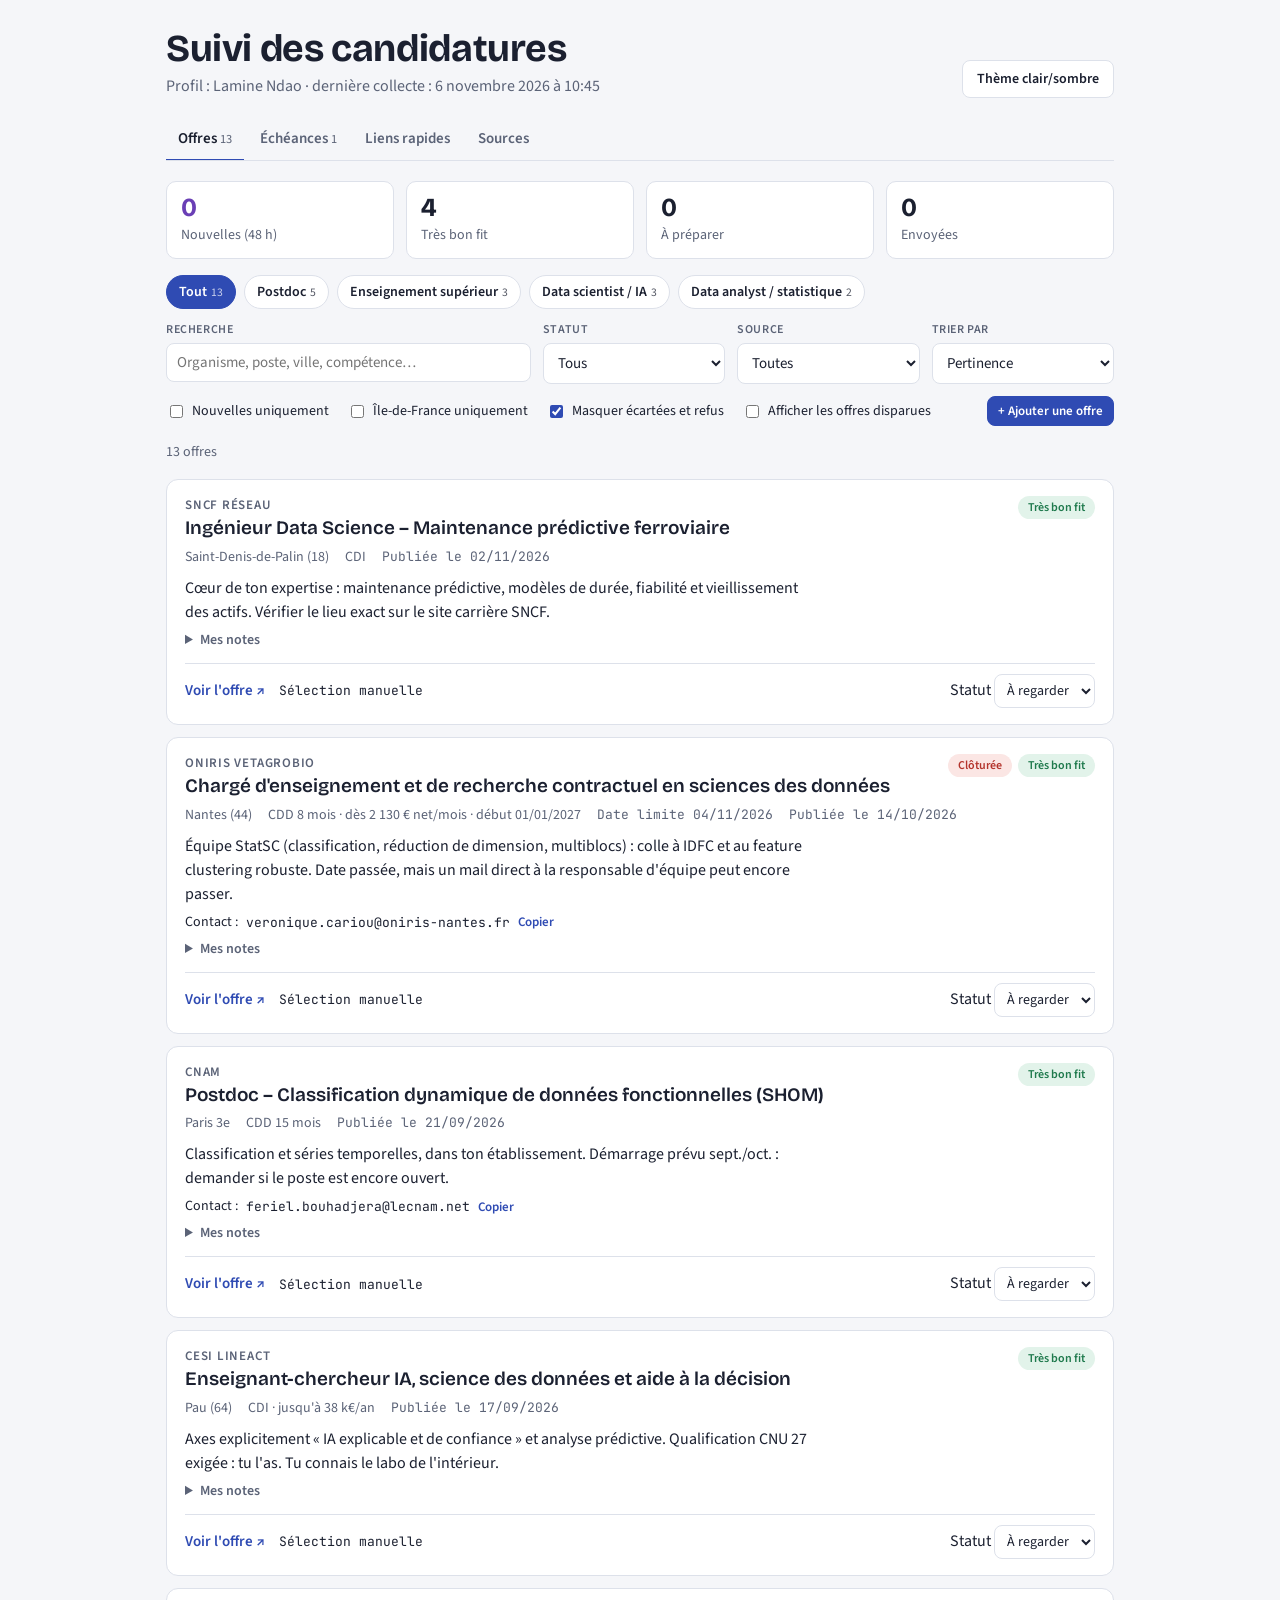
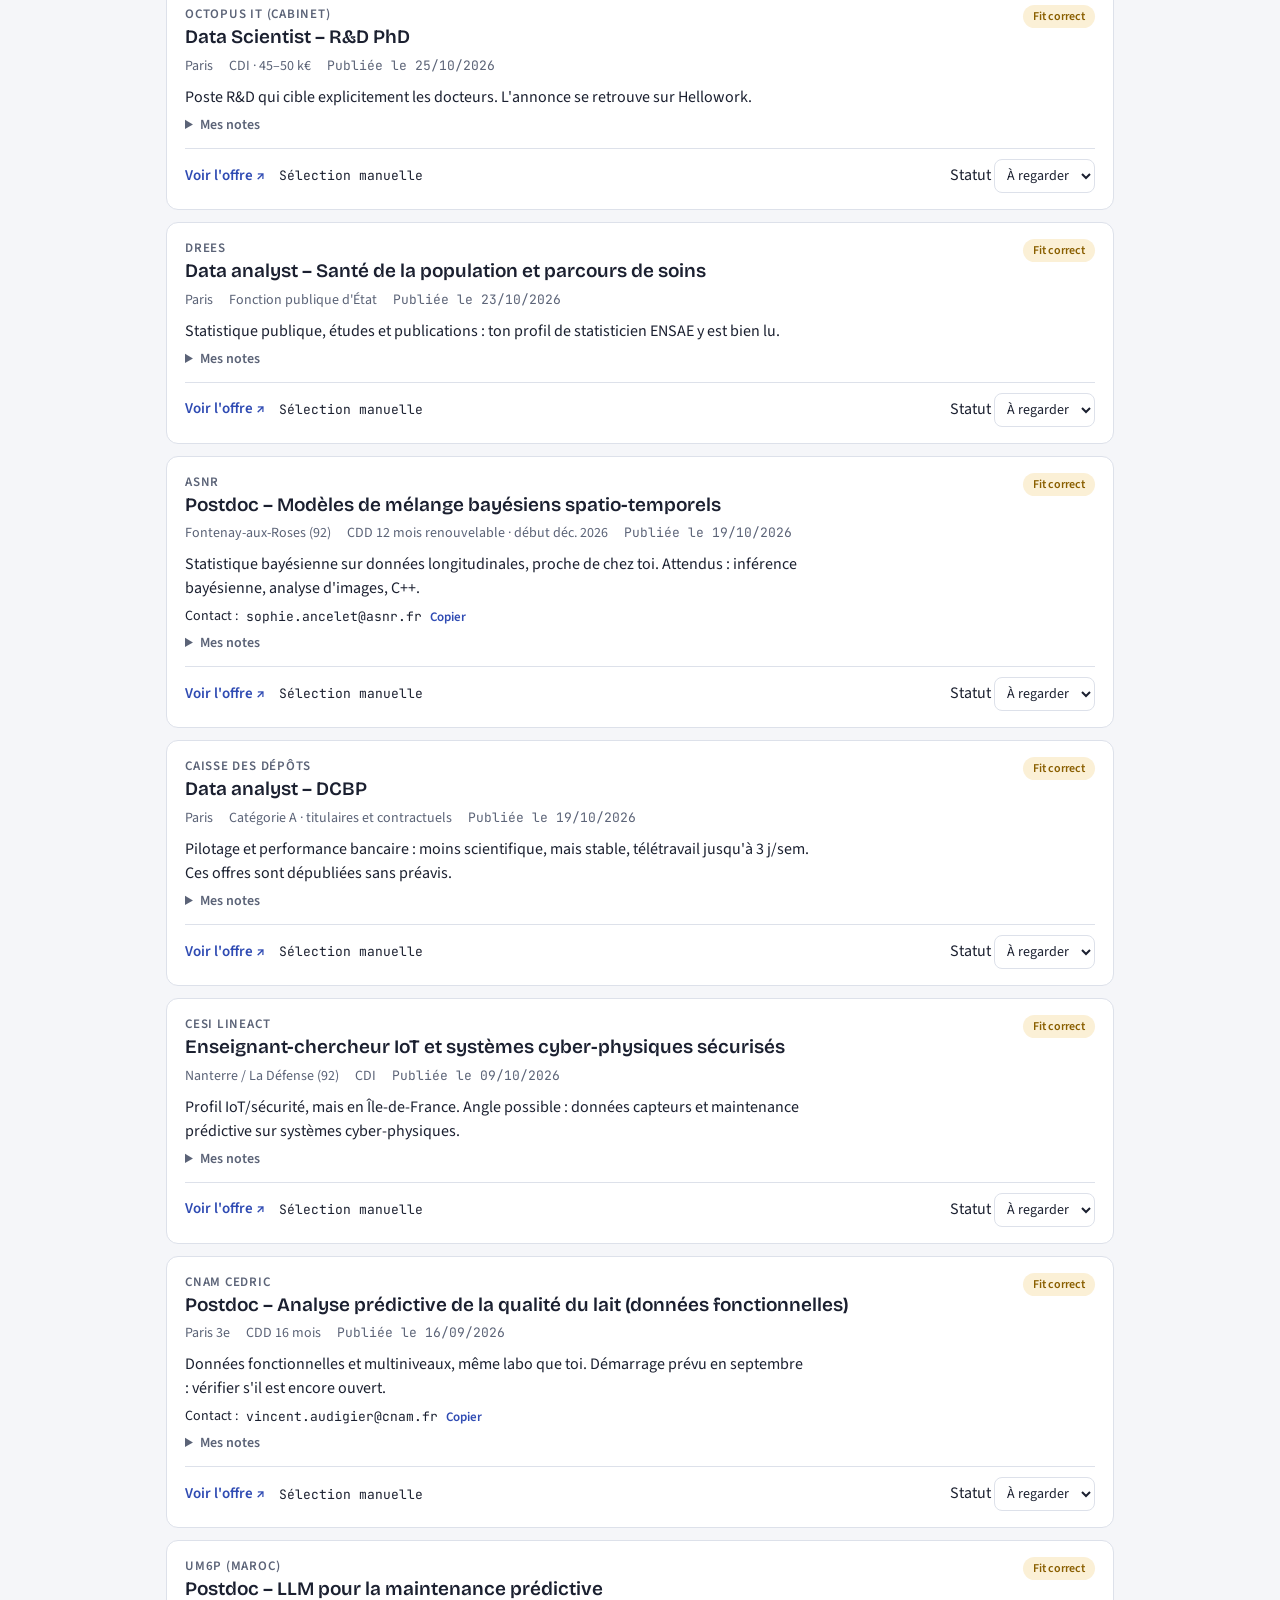
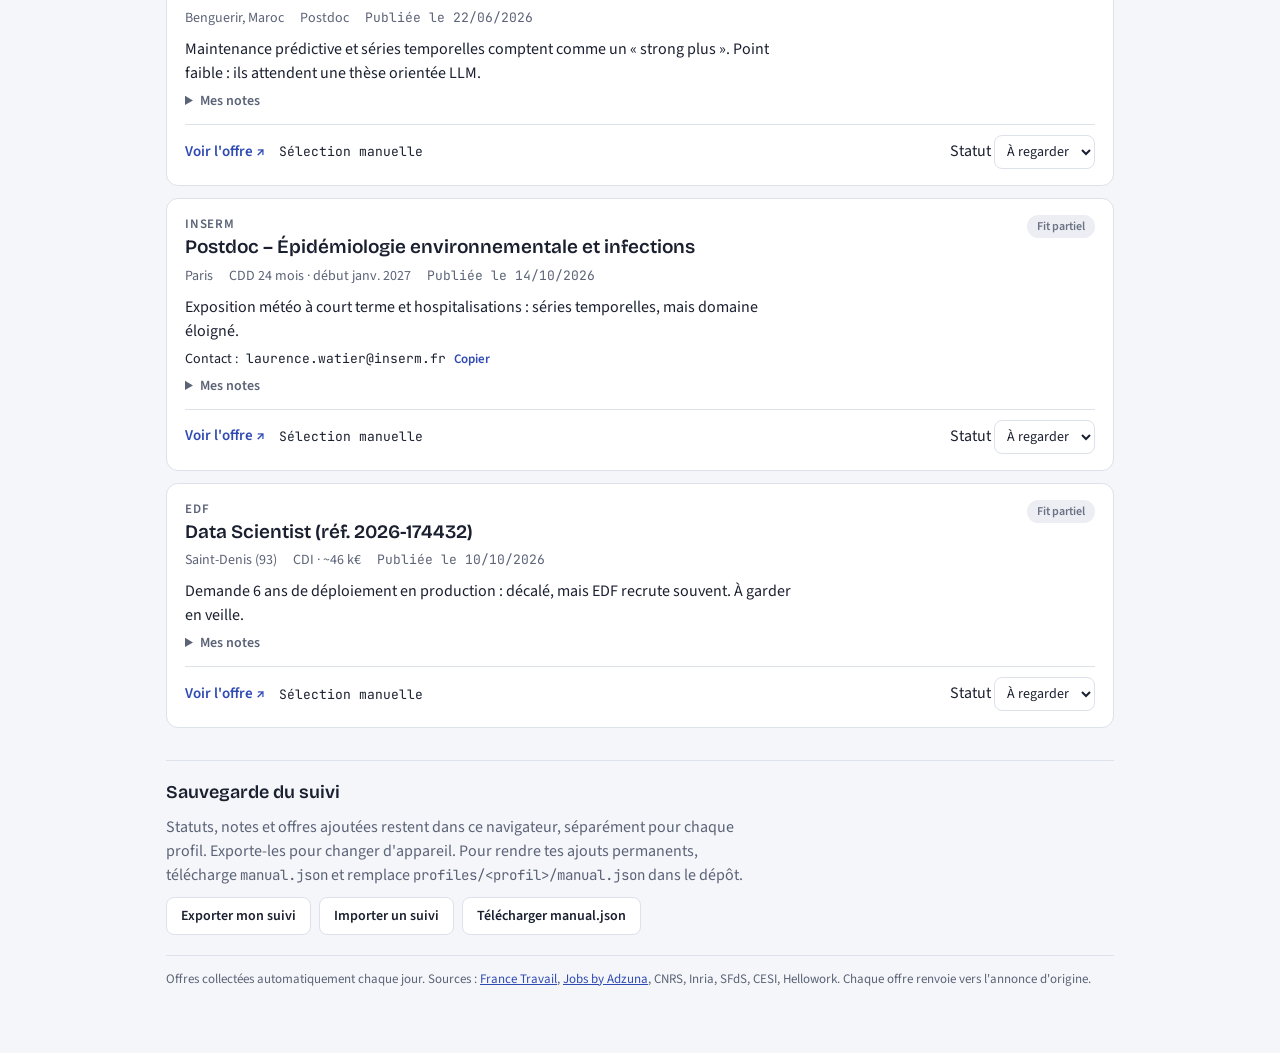
==== index.html @ e1b4e405 "Radar d'offres : collecteur multi-profils et nouvelle appli" ====
<!doctype html>
<html lang="fr">
<head>
  <meta charset="utf-8">
  <meta name="viewport" content="width=device-width, initial-scale=1">
  <title>Suivi des candidatures</title>
  <meta name="description" content="Radar d'offres d'emploi et suivi des candidatures, par profil.">
  <link rel="preconnect" href="https://fonts.googleapis.com">
  <link rel="stylesheet" href="https://fonts.googleapis.com/css2?family=Bricolage+Grotesque:opsz,wght@12..96,600;12..96,700&family=Source+Sans+3:wght@400;600&family=JetBrains+Mono:wght@500&display=swap">
  <link rel="stylesheet" href="styles.css">
</head>
<body>
  <div class="wrap">
    <header class="top">
      <div class="brand">
        <h1>Suivi des candidatures</h1>
        <p class="lede" id="updated">Chargement…</p>
      </div>
      <div class="actions">
        <label class="field inline" id="profile-wrap" hidden><span>Profil</span><select id="profile"></select></label>
        <button class="btn" id="btn-theme" type="button">Thème clair/sombre</button>
      </div>
    </header>

    <nav class="tabs" role="tablist" aria-label="Sections">
      <button role="tab" class="tab" id="tab-offres" data-tab="offres" aria-selected="true">Offres <small id="n-offres"></small></button>
      <button role="tab" class="tab" id="tab-echeances" data-tab="echeances" aria-selected="false">Échéances <small id="n-echeances"></small></button>
      <button role="tab" class="tab" id="tab-liens" data-tab="liens" aria-selected="false">Liens rapides</button>
      <button role="tab" class="tab" id="tab-sources" data-tab="sources" aria-selected="false">Sources <small id="n-sources"></small></button>
    </nav>

    <div id="error" class="error" hidden></div>

    <!-- OFFRES -->
    <section id="panel-offres" class="panel" role="tabpanel" aria-labelledby="tab-offres">
      <div class="stats" id="stats"></div>
      <div class="toolbar">
        <div class="chips" role="group" aria-label="Catégorie" id="chips"></div>
        <div class="controls">
          <label class="field grow"><span>Recherche</span><input type="search" id="q" placeholder="Organisme, poste, ville, compétence…"></label>
          <label class="field"><span>Statut</span><select id="f-status"></select></label>
          <label class="field"><span>Source</span><select id="f-source"></select></label>
          <label class="field"><span>Trier par</span>
            <select id="sort">
              <option value="score">Pertinence</option>
              <option value="recent">Plus récentes</option>
              <option value="deadline">Date limite</option>
            </select>
          </label>
        </div>
        <div class="toggles">
          <label><input type="checkbox" id="f-new"> Nouvelles uniquement</label>
          <label><input type="checkbox" id="f-idf"> Île-de-France uniquement</label>
          <label><input type="checkbox" id="f-hide" checked> Masquer écartées et refus</label>
          <label><input type="checkbox" id="f-gone"> Afficher les offres disparues</label>
          <button class="btn small primary" id="btn-add" type="button">+ Ajouter une offre</button>
        </div>
      </div>
      <p class="count" id="count" aria-live="polite"></p>
      <div class="list" id="list"></div>
      <div class="more-wrap"><button class="btn" id="btn-more" type="button" hidden>Afficher plus</button></div>

      <section class="data-tools">
        <h2>Sauvegarde du suivi</h2>
        <p>Statuts, notes et offres ajoutées restent dans ce navigateur, séparément pour chaque profil. Exporte-les pour changer d'appareil. Pour rendre tes ajouts permanents, télécharge <code>manual.json</code> et remplace <code>profiles/&lt;profil&gt;/manual.json</code> dans le dépôt.</p>
        <div class="row">
          <button class="btn" id="btn-export" type="button">Exporter mon suivi</button>
          <label class="btn" for="file-import">Importer un suivi</label>
          <input type="file" id="file-import" accept="application/json" hidden>
          <button class="btn" id="btn-manual" type="button">Télécharger manual.json</button>
        </div>
      </section>
    </section>

    <!-- ÉCHÉANCES -->
    <section id="panel-echeances" class="panel" role="tabpanel" aria-labelledby="tab-echeances" hidden>
      <p class="intro">Concours et campagnes à date fixe. À modifier dans la rubrique <code>echeances</code> du fichier de profil.</p>
      <ol class="timeline" id="echeances"></ol>
    </section>

    <!-- LIENS -->
    <section id="panel-liens" class="panel" role="tabpanel" aria-labelledby="tab-liens" hidden>
      <p class="intro">Sites que le radar ne peut pas lire automatiquement : à consulter à la main ou via leurs alertes e-mail.</p>
      <div class="link-groups" id="liens"></div>
    </section>

    <!-- SOURCES -->
    <section id="panel-sources" class="panel" role="tabpanel" aria-labelledby="tab-sources" hidden>
      <p class="intro" id="sources-intro"></p>
      <div class="table-wrap"><table class="sources" id="sources"></table></div>
    </section>

    <footer class="foot-note">
      Offres collectées automatiquement chaque jour. Sources : <a href="https://www.francetravail.fr" target="_blank" rel="noopener">France Travail</a>,
      <a href="https://www.adzuna.fr" target="_blank" rel="noopener">Jobs by Adzuna</a>, CNRS, Inria, SFdS, CESI, Hellowork.
      Chaque offre renvoie vers l'annonce d'origine.
    </footer>
  </div>

  <dialog id="dlg">
    <form id="form">
      <h2>Nouvelle offre</h2>
      <div class="grid">
        <label class="field full"><span>Intitulé du poste *</span><input id="i-title" required></label>
        <label class="field"><span>Organisme *</span><input id="i-org" required></label>
        <label class="field"><span>Lieu</span><input id="i-location"></label>
        <label class="field"><span>Catégorie</span><select id="i-category"></select></label>
        <label class="field"><span>Pertinence</span>
          <select id="i-fit"><option value="hi">Très bon fit</option><option value="mid" selected>Fit correct</option><option value="lo">Fit partiel</option></select>
        </label>
        <label class="field"><span>Contrat</span><input id="i-contract" placeholder="CDI, CDD 24 mois…"></label>
        <label class="field"><span>Date limite</span><input type="date" id="i-deadline"></label>
        <label class="field full"><span>Lien de l'offre</span><input type="url" id="i-url" placeholder="https://…"></label>
        <label class="field full"><span>Contact</span><input id="i-contact" placeholder="nom@exemple.fr"></label>
        <label class="field full"><span>Pourquoi ça colle</span><textarea id="i-why" rows="3"></textarea></label>
      </div>
      <div class="row end">
        <button class="btn" type="button" id="btn-cancel">Annuler</button>
        <button class="btn primary" type="submit">Enregistrer</button>
      </div>
    </form>
  </dialog>

  <div class="toast" id="toast" role="status" hidden></div>
  <script src="app.js"></script>
</body>
</html>
---- styles.css ----
/* Radar d'offres : onglets, filtres en tête, fiches triées par pertinence */
:root {
  --bg: #f5f6f9; --surface: #ffffff; --fg: #1b2030; --muted: #5b6377; --line: #dde1ea;
  --accent: #2f4bb3; --accent-fg: #ffffff; --accent-soft: #e6ebfa;
  --hi: #1f7a4d; --hi-soft: #e2f3ea; --mid: #8a5f00; --mid-soft: #fbf0d6; --lo: #6b7285; --lo-soft: #eceef3;
  --warn: #b4342c; --warn-soft: #fbe6e4; --new: #6a3fb5; --new-soft: #efe8fb;
  --f-display: "Bricolage Grotesque", ui-sans-serif, system-ui, sans-serif;
  --f-body: "Source Sans 3", ui-sans-serif, system-ui, sans-serif;
  --f-mono: "JetBrains Mono", ui-monospace, Menlo, monospace;
  color-scheme: light;
}
@media (prefers-color-scheme: dark) {
  :root:not([data-theme="light"]) {
    --bg: #12151d; --surface: #1a1e29; --fg: #e7e9ef; --muted: #9aa2b5; --line: #2c3242;
    --accent: #8ea4ff; --accent-fg: #10142a; --accent-soft: #232c4a;
    --hi: #6fd3a0; --hi-soft: #173326; --mid: #f0c35a; --mid-soft: #3a2f12; --lo: #a3aabb; --lo-soft: #262b38;
    --warn: #ff8f86; --warn-soft: #3d1d1b; --new: #c9a8ff; --new-soft: #2e2346; color-scheme: dark;
  }
}
:root[data-theme="dark"] {
  --bg: #12151d; --surface: #1a1e29; --fg: #e7e9ef; --muted: #9aa2b5; --line: #2c3242;
  --accent: #8ea4ff; --accent-fg: #10142a; --accent-soft: #232c4a;
  --hi: #6fd3a0; --hi-soft: #173326; --mid: #f0c35a; --mid-soft: #3a2f12; --lo: #a3aabb; --lo-soft: #262b38;
  --warn: #ff8f86; --warn-soft: #3d1d1b; --new: #c9a8ff; --new-soft: #2e2346; color-scheme: dark;
}

* { box-sizing: border-box; }
[hidden] { display: none !important; }
body { margin: 0; background: var(--bg); color: var(--fg); font: 16px/1.5 var(--f-body); }
.wrap {
  max-width: 980px; margin: 0 auto; padding-block: 28px 64px;
  padding-left: max(16px, env(safe-area-inset-left, 0px)); padding-right: max(16px, env(safe-area-inset-right, 0px));
  display: flex; flex-direction: column; gap: 20px;
}
h1 { font: 700 clamp(28px, 5vw, 38px)/1.1 var(--f-display); margin: 0; letter-spacing: -.01em; text-wrap: balance; }
h2 { font: 600 18px/1.3 var(--f-display); margin: 0; }
.lede, .intro { color: var(--muted); margin: 4px 0 0; }
code { font-family: var(--f-mono); font-size: .88em; }
a { color: var(--accent); }

.top { display: flex; flex-wrap: wrap; justify-content: space-between; align-items: flex-end; gap: 16px; }
.actions, .row { display: flex; flex-wrap: wrap; gap: 8px; align-items: flex-end; }
.row.end { justify-content: flex-end; }

.btn {
  font: 600 14px var(--f-body); border: 1px solid var(--line); background: var(--surface); color: var(--fg);
  padding: 8px 14px; border-radius: 8px; cursor: pointer; display: inline-flex; align-items: center; gap: 6px;
}
.btn:hover { border-color: var(--accent); }
.btn.primary { background: var(--accent); border-color: var(--accent); color: var(--accent-fg); }
.btn.small { padding: 5px 10px; font-size: 13px; }
.btn.danger { color: var(--warn); }
:focus-visible { outline: 2px solid var(--accent); outline-offset: 2px; }

.tabs { display: flex; gap: 4px; border-bottom: 1px solid var(--line); overflow-x: auto; }
.tab {
  font: 600 15px var(--f-body); background: none; border: 0; border-bottom: 2px solid transparent; color: var(--muted);
  padding: 10px 12px; cursor: pointer; white-space: nowrap; margin-bottom: -1px;
}
.tab[aria-selected="true"] { color: var(--fg); border-bottom-color: var(--accent); }
.tab small { font-weight: 400; color: var(--muted); }
.panel { display: flex; flex-direction: column; gap: 16px; }
.error { background: var(--warn-soft); color: var(--fg); border-radius: 10px; padding: 12px 14px; }

.stats { display: grid; grid-template-columns: repeat(4, 1fr); gap: 12px; }
.stat { background: var(--surface); border: 1px solid var(--line); border-radius: 10px; padding: 12px 14px; }
.stat b { display: block; font: 700 26px/1.1 var(--f-display); font-variant-numeric: tabular-nums; }
.stat span { color: var(--muted); font-size: 14px; }
.stat.new b { color: var(--new); }

.toolbar { display: flex; flex-direction: column; gap: 12px; }
.chips { display: flex; flex-wrap: wrap; gap: 8px; }
.chip {
  font: 600 14px var(--f-body); border: 1px solid var(--line); background: var(--surface); color: var(--fg);
  padding: 6px 12px; border-radius: 999px; cursor: pointer;
}
.chip[aria-pressed="true"] { background: var(--accent); border-color: var(--accent); color: var(--accent-fg); }
.chip small { opacity: .75; font-weight: 400; margin-left: 4px; font-variant-numeric: tabular-nums; }
.controls { display: grid; grid-template-columns: 2fr 1fr 1fr 1fr; gap: 12px; }
.toggles { display: flex; flex-wrap: wrap; gap: 8px 18px; align-items: center; font-size: 14px; }
.toggles label { display: inline-flex; gap: 6px; align-items: center; cursor: pointer; }
.toggles .btn { margin-left: auto; }

.field { display: flex; flex-direction: column; gap: 4px; min-width: 0; }
.field.inline { flex-direction: row; align-items: center; gap: 8px; }
.field > span { font-size: 12px; font-weight: 600; text-transform: uppercase; letter-spacing: .05em; color: var(--muted); }
input, select, textarea {
  font: 15px var(--f-body); background: var(--surface); color: var(--fg); border: 1px solid var(--line);
  border-radius: 8px; padding: 8px 10px; width: 100%;
}
input[type="checkbox"] { width: auto; accent-color: var(--accent); }
textarea { resize: vertical; }
.count { color: var(--muted); font-size: 14px; margin: 0; }

.list { display: flex; flex-direction: column; gap: 12px; }
.more-wrap { display: flex; justify-content: center; }
.empty { text-align: center; color: var(--muted); padding: 40px 16px; border: 1px dashed var(--line); border-radius: 12px; }

.job {
  background: var(--surface); border: 1px solid var(--line); border-radius: 12px; padding: 16px 18px;
  display: grid; grid-template-columns: 1fr auto; gap: 6px 16px;
}
.job.dim { opacity: .6; }
.head { min-width: 0; display: flex; flex-direction: column; gap: 2px; }
.org { font: 600 13px var(--f-body); text-transform: uppercase; letter-spacing: .06em; color: var(--muted); overflow-wrap: anywhere; }
.title { font: 600 19px/1.3 var(--f-display); margin: 0; overflow-wrap: anywhere; }
.badges { display: flex; flex-wrap: wrap; gap: 6px; justify-content: flex-end; align-items: flex-start; }
.pill { font: 600 12px var(--f-body); padding: 3px 10px; border-radius: 999px; white-space: nowrap; }
.pill.hi { background: var(--hi-soft); color: var(--hi); }
.pill.mid { background: var(--mid-soft); color: var(--mid); }
.pill.lo { background: var(--lo-soft); color: var(--lo); }
.pill.warn { background: var(--warn-soft); color: var(--warn); }
.pill.new { background: var(--new-soft); color: var(--new); }
.pill.mine { background: var(--accent-soft); color: var(--accent); }
.score { font-family: var(--f-mono); font-variant-numeric: tabular-nums; }
.meta { grid-column: 1 / -1; display: flex; flex-wrap: wrap; gap: 2px 16px; color: var(--muted); font-size: 14px; }
.mono { font-family: var(--f-mono); font-size: 13px; }
.why { grid-column: 1 / -1; margin: 2px 0 0; max-width: 78ch; }
.reasons { grid-column: 1 / -1; display: flex; flex-wrap: wrap; gap: 6px; align-items: center; font-size: 13px; color: var(--muted); }
.tag { background: var(--accent-soft); color: var(--accent); border-radius: 6px; padding: 1px 8px; font-weight: 600; }
.contact { grid-column: 1 / -1; font-size: 14px; display: flex; align-items: center; gap: 8px; flex-wrap: wrap; }
.contact .mono { user-select: all; }
.link-btn { background: none; border: 0; color: var(--accent); font: 600 13px var(--f-body); cursor: pointer; padding: 0; }
details.more { grid-column: 1 / -1; }
details.more summary { cursor: pointer; color: var(--muted); font-size: 14px; font-weight: 600; }
details.more p { margin: 8px 0 0; font-size: 14px; color: var(--muted); max-width: 78ch; }
details.more textarea { margin-top: 8px; }
.foot {
  grid-column: 1 / -1; display: flex; flex-wrap: wrap; align-items: center; justify-content: space-between; gap: 10px;
  margin-top: 6px; padding-top: 10px; border-top: 1px solid var(--line);
}
.foot .links { display: flex; flex-wrap: wrap; gap: 4px 14px; align-items: center; font-size: 14px; }
.foot a.main { font-weight: 600; text-decoration: none; font-size: 15px; }
.foot a:hover { text-decoration: underline; }
.foot .right { display: flex; flex-wrap: wrap; align-items: center; gap: 8px; }
.foot select { width: auto; padding: 5px 8px; font-size: 14px; }

.timeline { list-style: none; margin: 0; padding: 0; display: flex; flex-direction: column; gap: 12px; }
.timeline li {
  background: var(--surface); border: 1px solid var(--line); border-radius: 12px; padding: 14px 18px;
  display: grid; grid-template-columns: 120px 1fr; gap: 4px 18px;
}
.timeline .when { font: 700 15px/1.3 var(--f-display); font-variant-numeric: tabular-nums; }
.timeline .when small { display: block; font: 600 12px var(--f-body); color: var(--muted); }
.timeline .when.soon { color: var(--warn); }
.timeline h3 { margin: 0; font: 600 17px/1.3 var(--f-display); }
.timeline p { margin: 2px 0 0; color: var(--muted); font-size: 14px; }
.timeline li.past { opacity: .55; }

.link-groups { display: grid; grid-template-columns: repeat(2, 1fr); gap: 16px; }
.link-group { background: var(--surface); border: 1px solid var(--line); border-radius: 12px; padding: 14px 18px; min-width: 0; }
.link-group ul { margin: 10px 0 0; padding: 0; list-style: none; display: flex; flex-direction: column; gap: 6px; }
.link-group a { text-decoration: none; font-weight: 600; }
.link-group a:hover { text-decoration: underline; }

.table-wrap { overflow-x: auto; border: 1px solid var(--line); border-radius: 12px; background: var(--surface); }
table.sources { border-collapse: collapse; width: 100%; font-size: 14px; }
table.sources th, table.sources td { text-align: left; padding: 10px 14px; border-bottom: 1px solid var(--line); vertical-align: top; }
table.sources th { font-size: 12px; text-transform: uppercase; letter-spacing: .05em; color: var(--muted); }
table.sources tr:last-child td { border-bottom: 0; }
table.sources td.num { font-variant-numeric: tabular-nums; text-align: right; }
table.sources ul { margin: 4px 0 0; padding-left: 18px; color: var(--muted); }

.data-tools { border-top: 1px solid var(--line); padding-top: 20px; display: flex; flex-direction: column; gap: 10px; color: var(--muted); }
.data-tools h2 { color: var(--fg); }
.data-tools p { margin: 0; max-width: 75ch; }
.foot-note { color: var(--muted); font-size: 13px; border-top: 1px solid var(--line); padding-top: 14px; }

dialog {
  border: 1px solid var(--line); border-radius: 14px; background: var(--surface); color: var(--fg);
  width: min(620px, calc(100vw - 32px)); padding: 20px; max-height: calc(100vh - 32px);
}
dialog::backdrop { background: rgb(10 12 20 / .45); }
dialog form { display: flex; flex-direction: column; gap: 16px; }
.grid { display: grid; grid-template-columns: 1fr 1fr; gap: 12px; }
.grid .full { grid-column: 1 / -1; }

.toast {
  position: fixed; left: 50%; transform: translateX(-50%); bottom: calc(20px + env(safe-area-inset-bottom, 0px));
  background: var(--fg); color: var(--bg); padding: 10px 16px; border-radius: 8px; font-weight: 600; font-size: 14px; z-index: 10;
}

@media (max-width: 720px) {
  .stats { grid-template-columns: repeat(2, 1fr); }
  .controls { grid-template-columns: 1fr 1fr; }
  .controls .grow { grid-column: 1 / -1; }
  .job { grid-template-columns: 1fr; }
  .badges { justify-content: flex-start; }
  .grid, .link-groups { grid-template-columns: 1fr; }
  .timeline li { grid-template-columns: 1fr; }
  .toggles .btn { margin-left: 0; }
}
@media (prefers-reduced-motion: reduce) { * { transition: none !important; } }
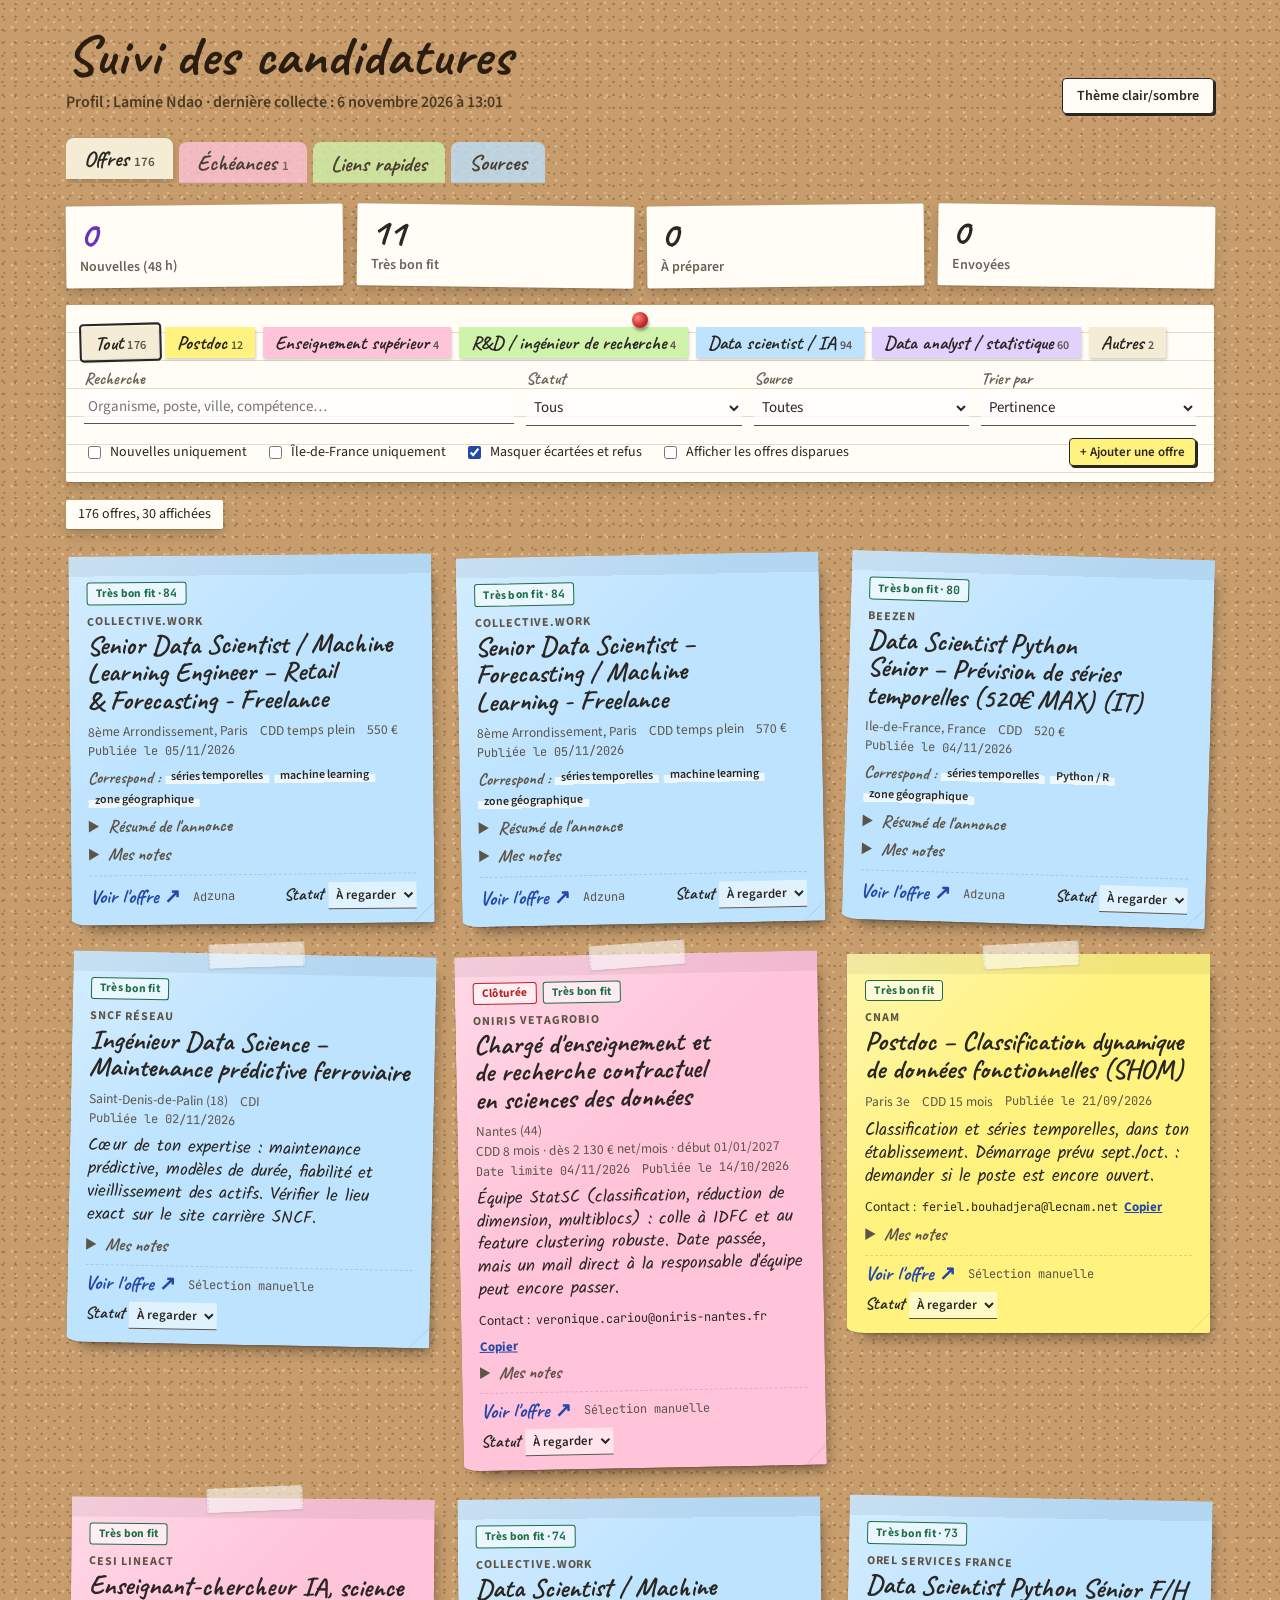
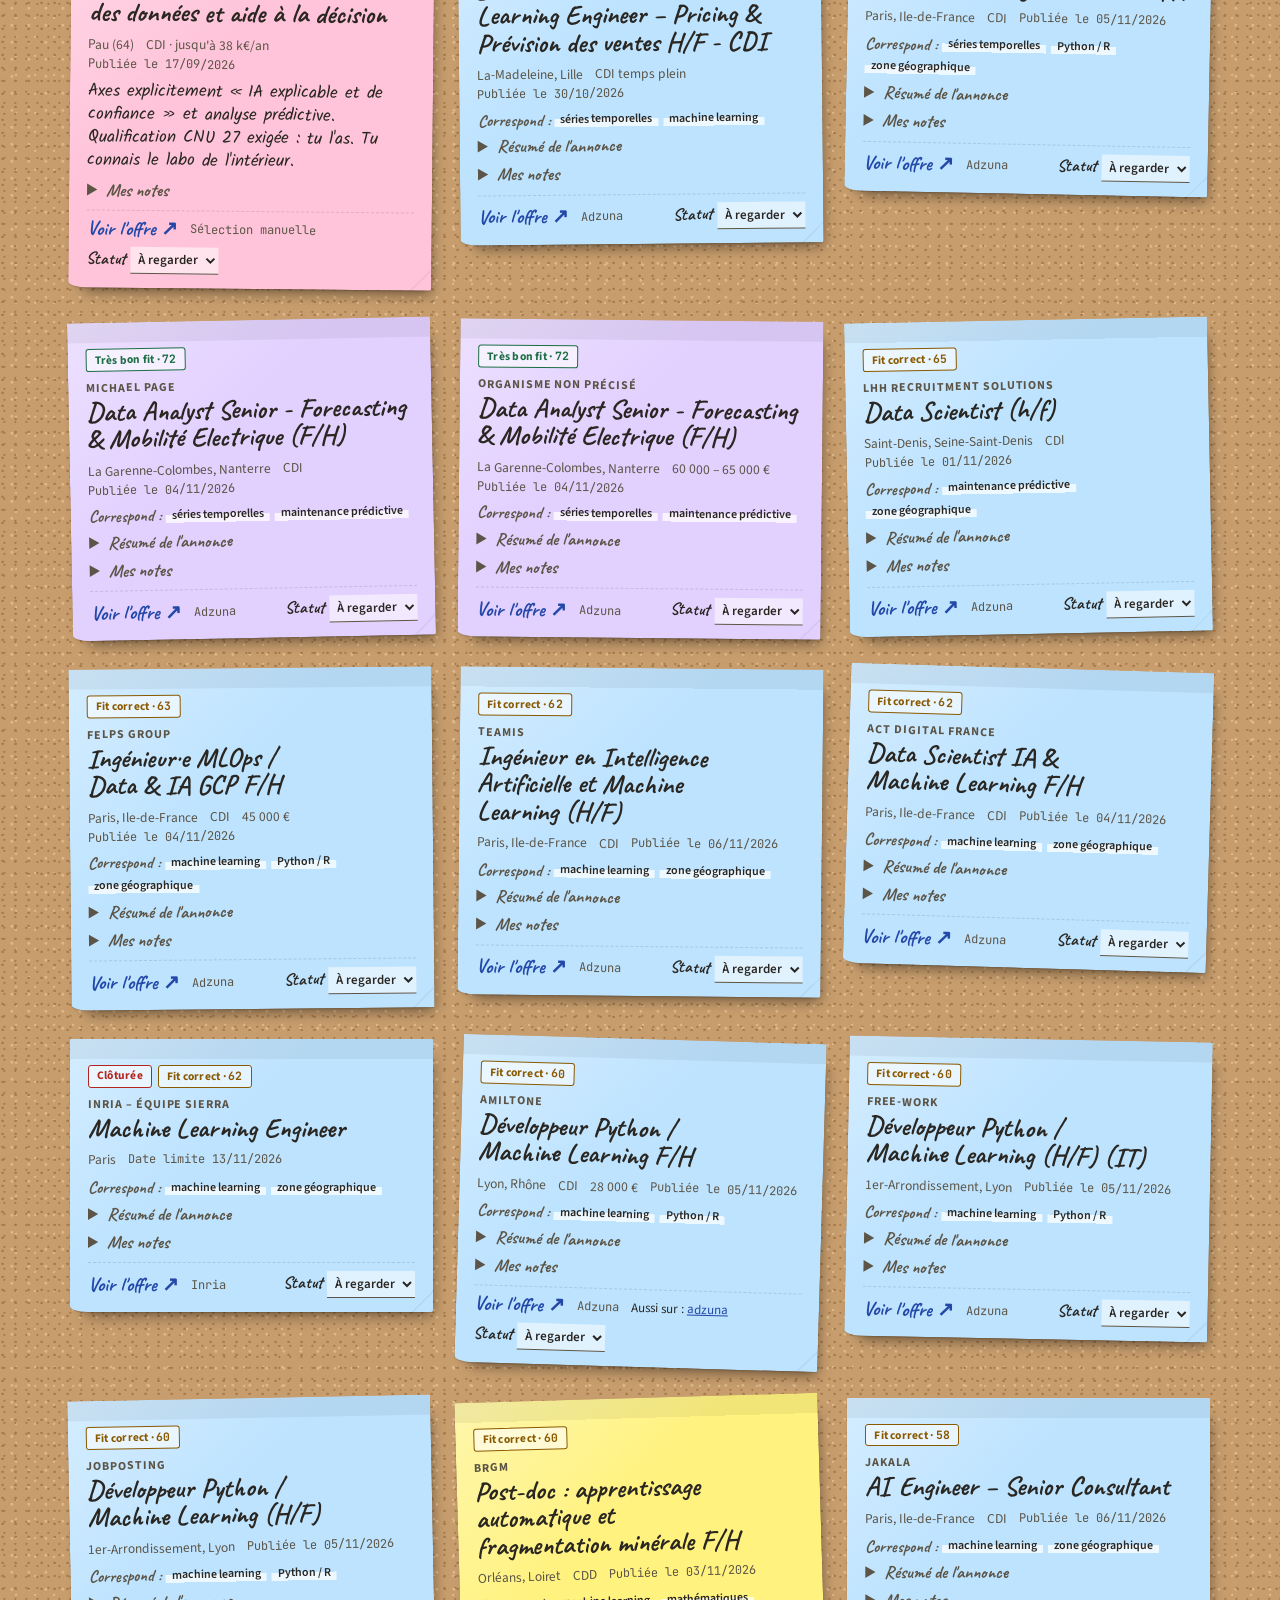
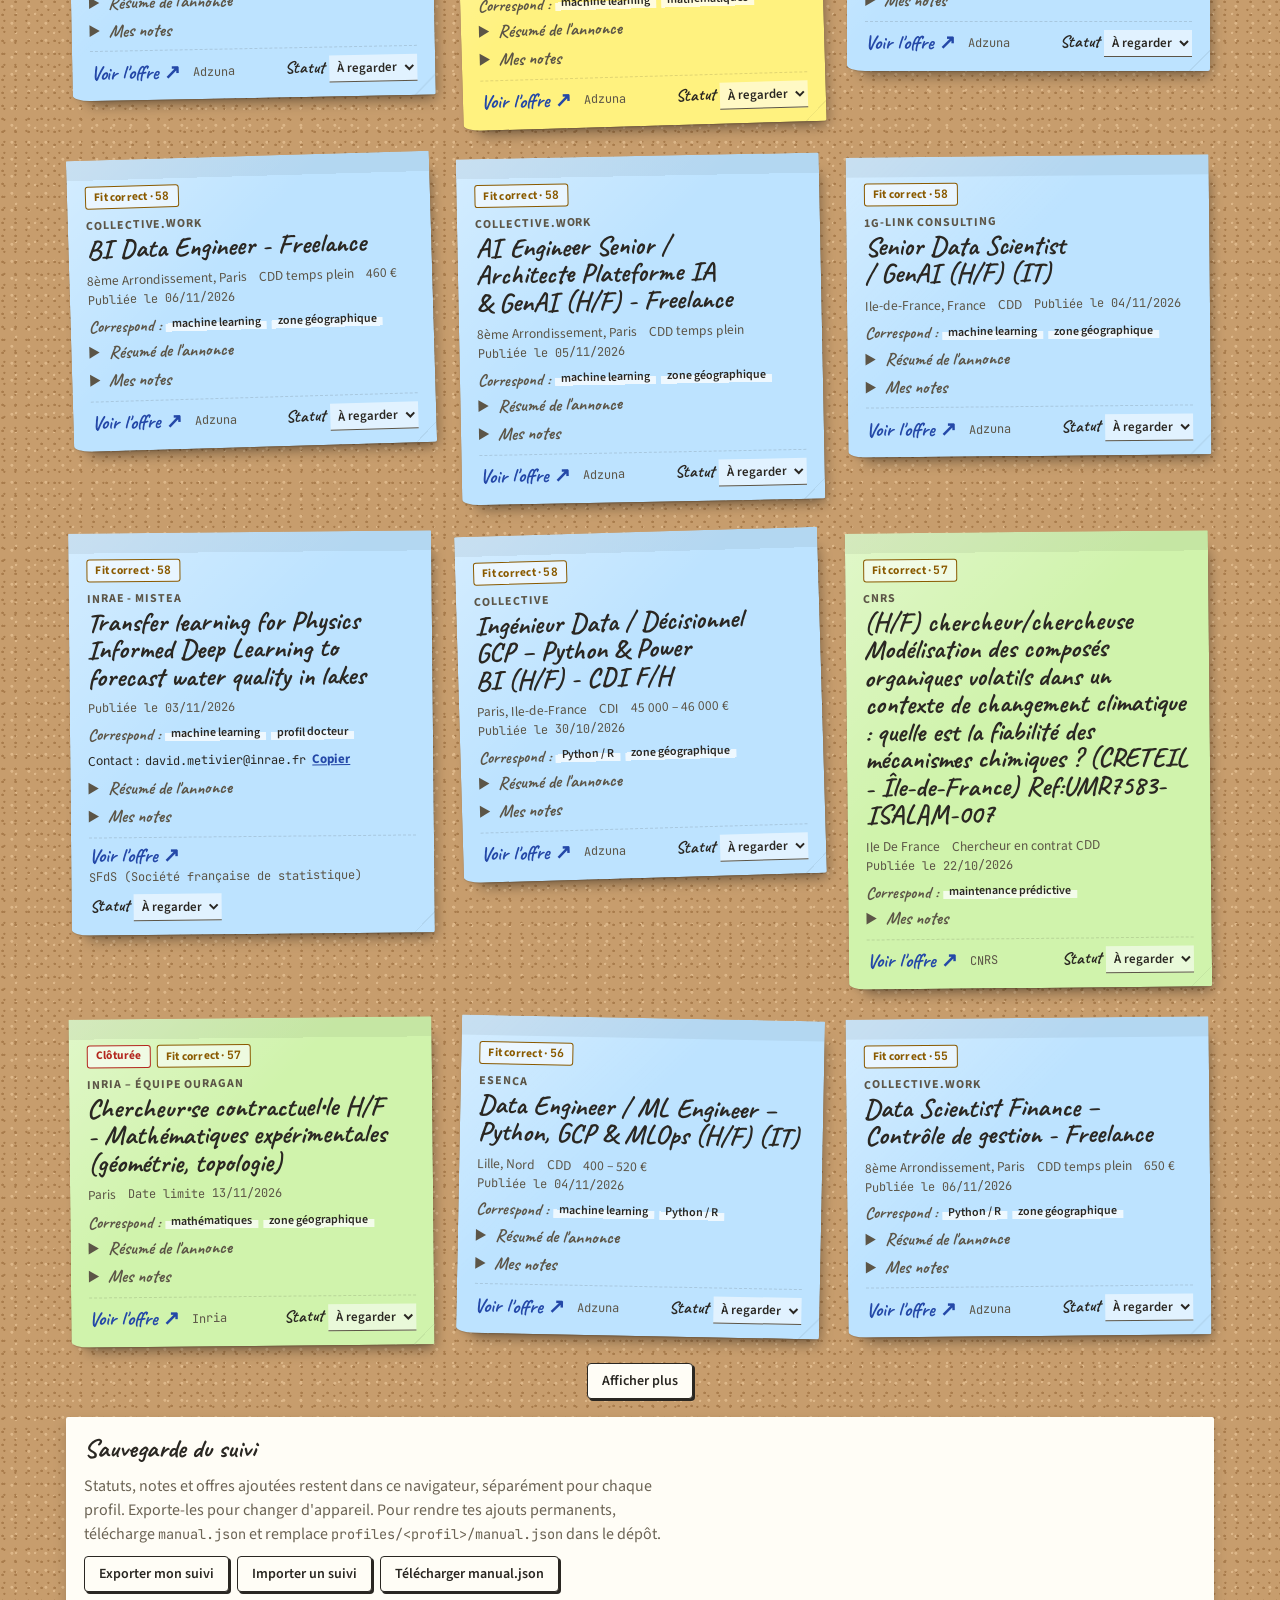
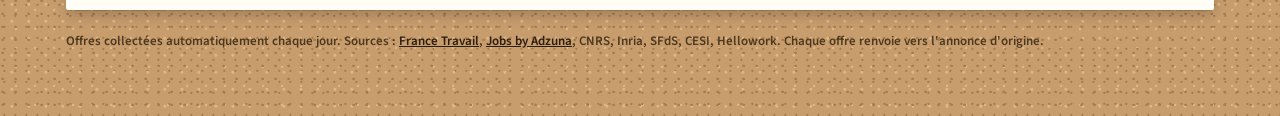
==== commit c5628ab8: "Style post-it" ====
--- a/index.html
+++ b/index.html
@@ -6,7 +6,7 @@
   <title>Suivi des candidatures</title>
   <meta name="description" content="Radar d'offres d'emploi et suivi des candidatures, par profil.">
   <link rel="preconnect" href="https://fonts.googleapis.com">
-  <link rel="stylesheet" href="https://fonts.googleapis.com/css2?family=Bricolage+Grotesque:opsz,wght@12..96,600;12..96,700&family=Source+Sans+3:wght@400;600&family=JetBrains+Mono:wght@500&display=swap">
+  <link rel="stylesheet" href="https://fonts.googleapis.com/css2?family=Caveat:wght@600;700&family=Kalam:wght@400;700&family=Source+Sans+3:wght@400;600&family=JetBrains+Mono:wght@500&display=swap">
   <link rel="stylesheet" href="styles.css">
 </head>
 <body>
--- a/styles.css
+++ b/styles.css
@@ -1,193 +1,308 @@
-/* Radar d'offres : onglets, filtres en tête, fiches triées par pertinence */
+/* Tableau de liège : chaque offre est un post-it, les filtres une fiche bristol punaisée.
+   Les post-it restent du vrai papier clair dans les deux thèmes ; seul le tableau change. */
 :root {
-  --bg: #f5f6f9; --surface: #ffffff; --fg: #1b2030; --muted: #5b6377; --line: #dde1ea;
-  --accent: #2f4bb3; --accent-fg: #ffffff; --accent-soft: #e6ebfa;
-  --hi: #1f7a4d; --hi-soft: #e2f3ea; --mid: #8a5f00; --mid-soft: #fbf0d6; --lo: #6b7285; --lo-soft: #eceef3;
-  --warn: #b4342c; --warn-soft: #fbe6e4; --new: #6a3fb5; --new-soft: #efe8fb;
-  --f-display: "Bricolage Grotesque", ui-sans-serif, system-ui, sans-serif;
+  /* tableau */
+  --board: #c79d6d; --board-speck: #a97c4c; --board-speck2: #ddb789;
+  --sheet: #fffdf6; --sheet-line: #e6dcc6; --sheet-ink: #2a2722; --sheet-muted: #6b6354;
+  --chrome-ink: #2b1d10; --chrome-muted: #4d3820;
+  /* encre et accents */
+  --ink: #2a2722; --ink-soft: #5c5547; --ink-faint: rgba(42, 39, 34, .14);
+  --accent: #2448a8; --accent-fg: #ffffff;
+  --hi: #1d6e45; --mid: #8a5a00; --lo: #6b6354; --warn: #b3261e; --new: #6a32b8;
+  /* papiers post-it */
+  --pi-yellow: #fff27f; --pi-pink: #ffc4da; --pi-orange: #ffd59e; --pi-green: #d0f3ac;
+  --pi-blue: #bde3ff; --pi-violet: #e2d0ff; --pi-sand: #f5ecd5;
+  --paper-dim: 1;
+  /* typo */
+  --f-hand: "Caveat", "Kalam", "Segoe Print", "Bradley Hand", cursive;
+  --f-note: "Kalam", "Segoe Print", "Bradley Hand", cursive;
   --f-body: "Source Sans 3", ui-sans-serif, system-ui, sans-serif;
   --f-mono: "JetBrains Mono", ui-monospace, Menlo, monospace;
   color-scheme: light;
 }
 @media (prefers-color-scheme: dark) {
   :root:not([data-theme="light"]) {
-    --bg: #12151d; --surface: #1a1e29; --fg: #e7e9ef; --muted: #9aa2b5; --line: #2c3242;
-    --accent: #8ea4ff; --accent-fg: #10142a; --accent-soft: #232c4a;
-    --hi: #6fd3a0; --hi-soft: #173326; --mid: #f0c35a; --mid-soft: #3a2f12; --lo: #a3aabb; --lo-soft: #262b38;
-    --warn: #ff8f86; --warn-soft: #3d1d1b; --new: #c9a8ff; --new-soft: #2e2346; color-scheme: dark;
+    --board: #3a2b1e; --board-speck: #2c2016; --board-speck2: #4a3826;
+    --sheet: #f3eee2; --chrome-ink: #f3e7d3; --chrome-muted: #cdb796;
+    --paper-dim: .9; color-scheme: dark;
   }
 }
 :root[data-theme="dark"] {
-  --bg: #12151d; --surface: #1a1e29; --fg: #e7e9ef; --muted: #9aa2b5; --line: #2c3242;
-  --accent: #8ea4ff; --accent-fg: #10142a; --accent-soft: #232c4a;
-  --hi: #6fd3a0; --hi-soft: #173326; --mid: #f0c35a; --mid-soft: #3a2f12; --lo: #a3aabb; --lo-soft: #262b38;
-  --warn: #ff8f86; --warn-soft: #3d1d1b; --new: #c9a8ff; --new-soft: #2e2346; color-scheme: dark;
+  --board: #3a2b1e; --board-speck: #2c2016; --board-speck2: #4a3826;
+  --sheet: #f3eee2; --chrome-ink: #f3e7d3; --chrome-muted: #cdb796;
+  --paper-dim: .9; color-scheme: dark;
 }
 
 * { box-sizing: border-box; }
 [hidden] { display: none !important; }
-body { margin: 0; background: var(--bg); color: var(--fg); font: 16px/1.5 var(--f-body); }
+body {
+  margin: 0; color: var(--chrome-ink); font: 16px/1.5 var(--f-body);
+  background-color: var(--board);
+  background-image:
+    radial-gradient(circle at 20% 30%, var(--board-speck) 0 1px, transparent 1.6px),
+    radial-gradient(circle at 70% 60%, var(--board-speck2) 0 1.2px, transparent 1.8px),
+    radial-gradient(circle at 40% 80%, var(--board-speck) 0 .8px, transparent 1.4px),
+    radial-gradient(circle at 85% 15%, var(--board-speck2) 0 1px, transparent 1.5px);
+  background-size: 13px 13px, 17px 17px, 11px 11px, 19px 19px;
+}
 .wrap {
-  max-width: 980px; margin: 0 auto; padding-block: 28px 64px;
+  max-width: 1180px; margin: 0 auto; padding-block: 28px 64px;
   padding-left: max(16px, env(safe-area-inset-left, 0px)); padding-right: max(16px, env(safe-area-inset-right, 0px));
-  display: flex; flex-direction: column; gap: 20px;
-}
-h1 { font: 700 clamp(28px, 5vw, 38px)/1.1 var(--f-display); margin: 0; letter-spacing: -.01em; text-wrap: balance; }
-h2 { font: 600 18px/1.3 var(--f-display); margin: 0; }
-.lede, .intro { color: var(--muted); margin: 4px 0 0; }
-code { font-family: var(--f-mono); font-size: .88em; }
+  display: flex; flex-direction: column; gap: 22px;
+}
+h1 { font: 700 clamp(38px, 6vw, 56px)/1 var(--f-hand); margin: 0; letter-spacing: .01em; text-wrap: balance; }
+h2 { font: 700 26px/1.1 var(--f-hand); margin: 0; }
+.lede { color: var(--chrome-muted); margin: 6px 0 0; font-weight: 600; }
+.intro { margin: 0; }
+code { font-family: var(--f-mono); font-size: .85em; }
 a { color: var(--accent); }
 
+/* fiche bristol générique (filtres, onglets secondaires) */
+.sheet, .toolbar, .data-tools, .link-group, .table-wrap, .timeline li, .stat, .error, .intro, .count:not(:empty) {
+  background: var(--sheet); color: var(--sheet-ink); filter: brightness(var(--paper-dim));
+  box-shadow: 0 1px 1px rgba(0,0,0,.15), 0 6px 14px rgba(0,0,0,.18);
+}
+
 .top { display: flex; flex-wrap: wrap; justify-content: space-between; align-items: flex-end; gap: 16px; }
-.actions, .row { display: flex; flex-wrap: wrap; gap: 8px; align-items: flex-end; }
+.actions, .row { display: flex; flex-wrap: wrap; gap: 8px; align-items: center; }
 .row.end { justify-content: flex-end; }
+.field.inline span { color: var(--chrome-muted); }
 
 .btn {
-  font: 600 14px var(--f-body); border: 1px solid var(--line); background: var(--surface); color: var(--fg);
-  padding: 8px 14px; border-radius: 8px; cursor: pointer; display: inline-flex; align-items: center; gap: 6px;
-}
-.btn:hover { border-color: var(--accent); }
-.btn.primary { background: var(--accent); border-color: var(--accent); color: var(--accent-fg); }
-.btn.small { padding: 5px 10px; font-size: 13px; }
-.btn.danger { color: var(--warn); }
-:focus-visible { outline: 2px solid var(--accent); outline-offset: 2px; }
-
-.tabs { display: flex; gap: 4px; border-bottom: 1px solid var(--line); overflow-x: auto; }
+  font: 600 14px var(--f-body); border: 1.5px solid var(--ink); background: var(--sheet); color: var(--ink);
+  padding: 7px 14px; border-radius: 4px; cursor: pointer; display: inline-flex; align-items: center; gap: 6px;
+  box-shadow: 2px 2px 0 var(--ink);
+}
+.btn:hover { transform: translate(-1px, -1px); box-shadow: 3px 3px 0 var(--ink); }
+.btn:active { transform: translate(1px, 1px); box-shadow: 1px 1px 0 var(--ink); }
+.btn.primary { background: var(--pi-yellow); }
+.btn.small { padding: 4px 10px; font-size: 13px; }
+.btn.danger { color: var(--warn); border-color: var(--warn); box-shadow: 2px 2px 0 var(--warn); }
+:focus-visible { outline: 2px dashed var(--accent); outline-offset: 3px; }
+
+/* onglets = intercalaires en papier */
+.tabs { display: flex; gap: 6px; overflow-x: auto; padding-top: 6px; }
 .tab {
-  font: 600 15px var(--f-body); background: none; border: 0; border-bottom: 2px solid transparent; color: var(--muted);
-  padding: 10px 12px; cursor: pointer; white-space: nowrap; margin-bottom: -1px;
-}
-.tab[aria-selected="true"] { color: var(--fg); border-bottom-color: var(--accent); }
-.tab small { font-weight: 400; color: var(--muted); }
-.panel { display: flex; flex-direction: column; gap: 16px; }
-.error { background: var(--warn-soft); color: var(--fg); border-radius: 10px; padding: 12px 14px; }
-
-.stats { display: grid; grid-template-columns: repeat(4, 1fr); gap: 12px; }
-.stat { background: var(--surface); border: 1px solid var(--line); border-radius: 10px; padding: 12px 14px; }
-.stat b { display: block; font: 700 26px/1.1 var(--f-display); font-variant-numeric: tabular-nums; }
-.stat span { color: var(--muted); font-size: 14px; }
+  font: 700 22px/1 var(--f-hand); border: 0; cursor: pointer; white-space: nowrap; color: var(--ink);
+  padding: 10px 18px 8px; border-radius: 8px 8px 0 0; background: var(--pi-sand); opacity: .78;
+  box-shadow: 0 -1px 0 rgba(0,0,0,.08) inset; filter: brightness(var(--paper-dim));
+}
+.tab:nth-child(2) { background: var(--pi-pink); }
+.tab:nth-child(3) { background: var(--pi-green); }
+.tab:nth-child(4) { background: var(--pi-blue); }
+.tab[aria-selected="true"] { opacity: 1; transform: translateY(-4px); box-shadow: 0 4px 10px rgba(0,0,0,.2); }
+.tab small { font: 600 13px var(--f-body); color: var(--ink-soft); }
+.panel { display: flex; flex-direction: column; gap: 18px; }
+.error { border-radius: 2px; padding: 12px 16px; border-left: 4px solid var(--warn); }
+.intro { padding: 10px 16px; border-radius: 2px; width: fit-content; max-width: 100%; }
+
+/* compteurs = petites étiquettes */
+.stats { display: grid; grid-template-columns: repeat(4, 1fr); gap: 14px; }
+.stat { padding: 10px 14px; border-radius: 2px; transform: rotate(-.6deg); }
+.stat:nth-child(2n) { transform: rotate(.7deg); }
+.stat b { display: block; font: 700 38px/1 var(--f-hand); font-variant-numeric: tabular-nums; }
+.stat span { color: var(--sheet-muted); font-size: 14px; font-weight: 600; }
 .stat.new b { color: var(--new); }
 
-.toolbar { display: flex; flex-direction: column; gap: 12px; }
+/* fiche des filtres, punaisée */
+.toolbar {
+  position: relative; display: flex; flex-direction: column; gap: 12px; padding: 22px 18px 16px; border-radius: 2px;
+  background-image: repeating-linear-gradient(to bottom, transparent 0 27px, var(--sheet-line) 27px 28px);
+}
+.toolbar::before {
+  content: ""; position: absolute; top: 7px; left: 50%; width: 16px; height: 16px; margin-left: -8px; border-radius: 50%;
+  background: radial-gradient(circle at 35% 35%, #ff8a80, #c62828 60%, #7f1010); box-shadow: 1px 3px 3px rgba(0,0,0,.35);
+}
 .chips { display: flex; flex-wrap: wrap; gap: 8px; }
 .chip {
-  font: 600 14px var(--f-body); border: 1px solid var(--line); background: var(--surface); color: var(--fg);
-  padding: 6px 12px; border-radius: 999px; cursor: pointer;
-}
-.chip[aria-pressed="true"] { background: var(--accent); border-color: var(--accent); color: var(--accent-fg); }
-.chip small { opacity: .75; font-weight: 400; margin-left: 4px; font-variant-numeric: tabular-nums; }
+  font: 700 19px/1.1 var(--f-hand); border: 0; color: var(--ink); padding: 6px 12px 4px; cursor: pointer;
+  background: var(--pi-sand); box-shadow: 1px 2px 3px rgba(0,0,0,.18); border-radius: 1px;
+}
+.chip[data-cat="postdoc"] { background: var(--pi-yellow); }
+.chip[data-cat="ens_sup"] { background: var(--pi-pink); }
+.chip[data-cat="ens_sec"] { background: var(--pi-orange); }
+.chip[data-cat="rd"] { background: var(--pi-green); }
+.chip[data-cat="ds"] { background: var(--pi-blue); }
+.chip[data-cat="da"] { background: var(--pi-violet); }
+.chip[aria-pressed="true"] { outline: 2.5px solid var(--ink); outline-offset: 1px; transform: rotate(-1.5deg) scale(1.04); }
+.chip small { font: 600 12px var(--f-body); color: var(--ink-soft); margin-left: 4px; font-variant-numeric: tabular-nums; }
 .controls { display: grid; grid-template-columns: 2fr 1fr 1fr 1fr; gap: 12px; }
 .toggles { display: flex; flex-wrap: wrap; gap: 8px 18px; align-items: center; font-size: 14px; }
 .toggles label { display: inline-flex; gap: 6px; align-items: center; cursor: pointer; }
 .toggles .btn { margin-left: auto; }
 
-.field { display: flex; flex-direction: column; gap: 4px; min-width: 0; }
+.field { display: flex; flex-direction: column; gap: 3px; min-width: 0; }
 .field.inline { flex-direction: row; align-items: center; gap: 8px; }
-.field > span { font-size: 12px; font-weight: 600; text-transform: uppercase; letter-spacing: .05em; color: var(--muted); }
+.field > span { font: 700 17px/1 var(--f-hand); color: var(--sheet-muted); }
 input, select, textarea {
-  font: 15px var(--f-body); background: var(--surface); color: var(--fg); border: 1px solid var(--line);
-  border-radius: 8px; padding: 8px 10px; width: 100%;
-}
+  font: 15px var(--f-body); background: rgba(255,255,255,.7); color: var(--ink); border: 0; border-bottom: 1.5px solid var(--ink-soft);
+  border-radius: 0; padding: 6px 4px; width: 100%;
+}
+.top select { background: var(--sheet); border: 1.5px solid var(--ink); border-radius: 4px; padding: 6px 8px; }
 input[type="checkbox"] { width: auto; accent-color: var(--accent); }
 textarea { resize: vertical; }
-.count { color: var(--muted); font-size: 14px; margin: 0; }
-
-.list { display: flex; flex-direction: column; gap: 12px; }
+.count { margin: 0; font-size: 14px; padding: 4px 12px; width: fit-content; border-radius: 2px; }
+
+/* ------------------------------------------------------------------ les post-it */
+.list { display: grid; grid-template-columns: repeat(auto-fill, minmax(290px, 1fr)); gap: 30px 26px; align-items: start; padding: 8px 4px 0; }
 .more-wrap { display: flex; justify-content: center; }
-.empty { text-align: center; color: var(--muted); padding: 40px 16px; border: 1px dashed var(--line); border-radius: 12px; }
+.empty {
+  grid-column: 1 / -1; justify-self: center; text-align: center; color: var(--ink); background: var(--pi-sand);
+  padding: 28px 30px; font: 700 26px/1.2 var(--f-hand); transform: rotate(-1.5deg); box-shadow: 0 8px 16px rgba(0,0,0,.2);
+}
 
 .job {
-  background: var(--surface); border: 1px solid var(--line); border-radius: 12px; padding: 16px 18px;
-  display: grid; grid-template-columns: 1fr auto; gap: 6px 16px;
-}
-.job.dim { opacity: .6; }
+  --paper: var(--pi-sand);
+  position: relative; color: var(--ink); padding: 26px 18px 14px; min-width: 0;
+  display: flex; flex-direction: column; gap: 8px;
+  transform: rotate(var(--rot, 0deg)); transition: transform .18s ease, box-shadow .18s ease;
+  filter: brightness(var(--paper-dim));
+  background:
+    linear-gradient(to bottom, rgba(0,0,0,.055) 0 20px, transparent 20px),                /* bande adhésive */
+    linear-gradient(135deg, rgba(255,255,255,.35), transparent 40%),                       /* reflet */
+    linear-gradient(315deg, transparent 0 14px, rgba(0,0,0,.06) 14px 15px, transparent 15px), /* pli du coin */
+    var(--paper);
+  border-radius: 1px 1px 2px 18px / 1px 1px 2px 6px;
+  box-shadow: 0 1px 1px rgba(0,0,0,.12), 8px 12px 14px -8px rgba(0,0,0,.42), -2px 4px 8px -6px rgba(0,0,0,.2);
+}
+
+.job:hover, .job:focus-within { transform: rotate(0deg) translateY(-3px) scale(1.015); z-index: 2; box-shadow: 0 2px 2px rgba(0,0,0,.1), 0 14px 22px rgba(0,0,0,.22); }
+.job.dim { opacity: .55; }
+.job.cat-postdoc { --paper: var(--pi-yellow); }
+.job.cat-ens_sup { --paper: var(--pi-pink); }
+.job.cat-ens_sec { --paper: var(--pi-orange); }
+.job.cat-rd { --paper: var(--pi-green); }
+.job.cat-ds { --paper: var(--pi-blue); }
+.job.cat-da { --paper: var(--pi-violet); }
+
+/* sélection manuelle : scotchée */
+.job.pinned::before {
+  content: ""; position: absolute; top: -11px; left: 50%; width: 92px; height: 24px; margin-left: -46px;
+  transform: rotate(-3deg); background: rgba(255, 255, 255, .55);
+  border-left: 2px dotted rgba(0,0,0,.08); border-right: 2px dotted rgba(0,0,0,.08);
+  box-shadow: 0 1px 2px rgba(0,0,0,.12);
+}
+
+/* tampon de statut */
+.stamp {
+  position: absolute; top: 34px; right: 10px; z-index: 1; pointer-events: none;
+  font: 700 15px/1 var(--f-body); letter-spacing: .12em; text-transform: uppercase;
+  padding: 5px 9px; border: 2.5px solid currentColor; border-radius: 4px;
+  transform: rotate(-11deg); opacity: .78; mix-blend-mode: multiply;
+  -webkit-mask-image: radial-gradient(circle at 30% 40%, #000 60%, rgba(0,0,0,.65) 61%, #000 75%);
+          mask-image: radial-gradient(circle at 30% 40%, #000 60%, rgba(0,0,0,.65) 61%, #000 75%);
+}
+.stamp.st-1 { color: #1f47a8; }
+.stamp.st-2 { color: #15703f; }
+.stamp.st-3 { color: #6a2fb8; }
+.stamp.st-4 { color: #b3261e; }
+.stamp.st-5 { color: #5c5547; }
+
 .head { min-width: 0; display: flex; flex-direction: column; gap: 2px; }
-.org { font: 600 13px var(--f-body); text-transform: uppercase; letter-spacing: .06em; color: var(--muted); overflow-wrap: anywhere; }
-.title { font: 600 19px/1.3 var(--f-display); margin: 0; overflow-wrap: anywhere; }
-.badges { display: flex; flex-wrap: wrap; gap: 6px; justify-content: flex-end; align-items: flex-start; }
-.pill { font: 600 12px var(--f-body); padding: 3px 10px; border-radius: 999px; white-space: nowrap; }
-.pill.hi { background: var(--hi-soft); color: var(--hi); }
-.pill.mid { background: var(--mid-soft); color: var(--mid); }
-.pill.lo { background: var(--lo-soft); color: var(--lo); }
-.pill.warn { background: var(--warn-soft); color: var(--warn); }
-.pill.new { background: var(--new-soft); color: var(--new); }
-.pill.mine { background: var(--accent-soft); color: var(--accent); }
+.org { font: 700 12px var(--f-body); text-transform: uppercase; letter-spacing: .08em; color: var(--ink-soft); overflow-wrap: anywhere; padding-right: 4px; }
+.title { font: 700 27px/1.02 var(--f-hand); margin: 0; overflow-wrap: anywhere; text-wrap: balance; }
+.badges { display: flex; flex-wrap: wrap; gap: 6px; order: -1; min-height: 0; }
+.badges:empty { display: none; }
+.pill {
+  font: 700 11.5px/1 var(--f-body); padding: 4px 8px; white-space: nowrap; letter-spacing: .02em;
+  background: rgba(255,255,255,.6); border: 1.5px solid currentColor; border-radius: 3px;
+}
+.pill.hi { color: var(--hi); }
+.pill.mid { color: var(--mid); }
+.pill.lo { color: var(--lo); }
+.pill.warn { color: var(--warn); }
+.pill.new { color: #fff; background: var(--new); border-color: var(--new); transform: rotate(-3deg); }
+.pill.mine { color: var(--accent); }
 .score { font-family: var(--f-mono); font-variant-numeric: tabular-nums; }
-.meta { grid-column: 1 / -1; display: flex; flex-wrap: wrap; gap: 2px 16px; color: var(--muted); font-size: 14px; }
-.mono { font-family: var(--f-mono); font-size: 13px; }
-.why { grid-column: 1 / -1; margin: 2px 0 0; max-width: 78ch; }
-.reasons { grid-column: 1 / -1; display: flex; flex-wrap: wrap; gap: 6px; align-items: center; font-size: 13px; color: var(--muted); }
-.tag { background: var(--accent-soft); color: var(--accent); border-radius: 6px; padding: 1px 8px; font-weight: 600; }
-.contact { grid-column: 1 / -1; font-size: 14px; display: flex; align-items: center; gap: 8px; flex-wrap: wrap; }
-.contact .mono { user-select: all; }
-.link-btn { background: none; border: 0; color: var(--accent); font: 600 13px var(--f-body); cursor: pointer; padding: 0; }
-details.more { grid-column: 1 / -1; }
-details.more summary { cursor: pointer; color: var(--muted); font-size: 14px; font-weight: 600; }
-details.more p { margin: 8px 0 0; font-size: 14px; color: var(--muted); max-width: 78ch; }
-details.more textarea { margin-top: 8px; }
-.foot {
-  grid-column: 1 / -1; display: flex; flex-wrap: wrap; align-items: center; justify-content: space-between; gap: 10px;
-  margin-top: 6px; padding-top: 10px; border-top: 1px solid var(--line);
-}
-.foot .links { display: flex; flex-wrap: wrap; gap: 4px 14px; align-items: center; font-size: 14px; }
-.foot a.main { font-weight: 600; text-decoration: none; font-size: 15px; }
+.meta { display: flex; flex-wrap: wrap; gap: 0 12px; color: var(--ink-soft); font-size: 13.5px; }
+.mono { font-family: var(--f-mono); font-size: 12px; }
+.why { margin: 0; font: 17px/1.35 var(--f-note); }
+.reasons { display: flex; flex-wrap: wrap; gap: 5px; align-items: center; font: 700 17px/1 var(--f-hand); color: var(--ink-soft); }
+.tag {
+  font: 600 12px/1 var(--f-body); color: var(--ink); padding: 3px 6px; border-radius: 2px;
+  background: linear-gradient(transparent 45%, rgba(255, 255, 255, .75) 45% 90%, transparent 90%);   /* surligné */
+}
+.contact { font-size: 13.5px; display: flex; align-items: center; gap: 6px; flex-wrap: wrap; }
+.contact .mono { user-select: all; overflow-wrap: anywhere; }
+.link-btn { background: none; border: 0; color: var(--accent); font: 700 13px var(--f-body); cursor: pointer; padding: 0; text-decoration: underline; }
+details.more summary { cursor: pointer; font: 700 18px/1.1 var(--f-hand); color: var(--ink-soft); }
+details.more p { margin: 6px 0 0; font-size: 13.5px; color: var(--ink-soft); }
+details.more textarea {
+  margin-top: 6px; font: 17px/24px var(--f-note); padding: 0 4px; border: 0;
+  background: repeating-linear-gradient(to bottom, transparent 0 23px, var(--ink-faint) 23px 24px); background-color: rgba(255,255,255,.35);
+}
+.foot { display: flex; flex-wrap: wrap; align-items: center; justify-content: space-between; gap: 8px; margin-top: 2px; padding-top: 8px; border-top: 1.5px dashed var(--ink-faint); }
+.foot .links { display: flex; flex-wrap: wrap; gap: 2px 12px; align-items: center; font-size: 13px; min-width: 0; }
+.foot .links .mono { color: var(--ink-soft); }
+.foot a.main { font: 700 20px/1 var(--f-hand); color: var(--accent); text-decoration: none; }
 .foot a:hover { text-decoration: underline; }
-.foot .right { display: flex; flex-wrap: wrap; align-items: center; gap: 8px; }
-.foot select { width: auto; padding: 5px 8px; font-size: 14px; }
-
-.timeline { list-style: none; margin: 0; padding: 0; display: flex; flex-direction: column; gap: 12px; }
-.timeline li {
-  background: var(--surface); border: 1px solid var(--line); border-radius: 12px; padding: 14px 18px;
-  display: grid; grid-template-columns: 120px 1fr; gap: 4px 18px;
-}
-.timeline .when { font: 700 15px/1.3 var(--f-display); font-variant-numeric: tabular-nums; }
-.timeline .when small { display: block; font: 600 12px var(--f-body); color: var(--muted); }
+.foot .right { display: flex; flex-wrap: wrap; align-items: center; gap: 6px; font: 700 17px/1 var(--f-hand); }
+.foot select { width: auto; padding: 3px 4px; font: 600 13px var(--f-body); background: rgba(255,255,255,.55); }
+
+/* ------------------------------------------------------------------ échéances = fiches agrafées */
+.timeline { list-style: none; margin: 0; padding: 0; display: grid; grid-template-columns: repeat(auto-fill, minmax(300px, 1fr)); gap: 22px; }
+.timeline li { position: relative; padding: 22px 18px 16px; border-radius: 2px; display: flex; flex-direction: column; gap: 6px; transform: rotate(-.5deg); }
+.timeline li:nth-child(2n) { transform: rotate(.6deg); }
+.timeline li::before { content: ""; position: absolute; top: 8px; left: 18px; width: 26px; height: 6px; border: 2px solid #8b8b8b; border-bottom: 0; border-radius: 2px 2px 0 0; }
+.timeline .when { font: 700 30px/1 var(--f-hand); font-variant-numeric: tabular-nums; }
+.timeline .when small { display: block; font: 600 13px var(--f-body); color: var(--sheet-muted); margin-top: 2px; }
 .timeline .when.soon { color: var(--warn); }
-.timeline h3 { margin: 0; font: 600 17px/1.3 var(--f-display); }
-.timeline p { margin: 2px 0 0; color: var(--muted); font-size: 14px; }
+.timeline h3 { margin: 0; font: 600 16px/1.3 var(--f-body); }
+.timeline p { margin: 0; color: var(--sheet-muted); font-size: 14px; }
 .timeline li.past { opacity: .55; }
 
-.link-groups { display: grid; grid-template-columns: repeat(2, 1fr); gap: 16px; }
-.link-group { background: var(--surface); border: 1px solid var(--line); border-radius: 12px; padding: 14px 18px; min-width: 0; }
+/* ------------------------------------------------------------------ liens rapides */
+.link-groups { display: grid; grid-template-columns: repeat(auto-fill, minmax(300px, 1fr)); gap: 22px; align-items: start; }
+.link-group {
+  padding: 18px 18px 14px; border-radius: 2px; min-width: 0;
+  background-image: repeating-linear-gradient(to bottom, transparent 0 27px, var(--sheet-line) 27px 28px);
+  background-position: 0 44px;
+}
 .link-group ul { margin: 10px 0 0; padding: 0; list-style: none; display: flex; flex-direction: column; gap: 6px; }
 .link-group a { text-decoration: none; font-weight: 600; }
 .link-group a:hover { text-decoration: underline; }
 
-.table-wrap { overflow-x: auto; border: 1px solid var(--line); border-radius: 12px; background: var(--surface); }
+/* ------------------------------------------------------------------ sources */
+.table-wrap { overflow-x: auto; border-radius: 2px; }
 table.sources { border-collapse: collapse; width: 100%; font-size: 14px; }
-table.sources th, table.sources td { text-align: left; padding: 10px 14px; border-bottom: 1px solid var(--line); vertical-align: top; }
-table.sources th { font-size: 12px; text-transform: uppercase; letter-spacing: .05em; color: var(--muted); }
+table.sources th, table.sources td { text-align: left; padding: 10px 14px; border-bottom: 1px solid var(--sheet-line); vertical-align: top; }
+table.sources th { font: 700 18px var(--f-hand); color: var(--sheet-muted); }
 table.sources tr:last-child td { border-bottom: 0; }
 table.sources td.num { font-variant-numeric: tabular-nums; text-align: right; }
-table.sources ul { margin: 4px 0 0; padding-left: 18px; color: var(--muted); }
-
-.data-tools { border-top: 1px solid var(--line); padding-top: 20px; display: flex; flex-direction: column; gap: 10px; color: var(--muted); }
-.data-tools h2 { color: var(--fg); }
-.data-tools p { margin: 0; max-width: 75ch; }
-.foot-note { color: var(--muted); font-size: 13px; border-top: 1px solid var(--line); padding-top: 14px; }
+table.sources ul { margin: 4px 0 0; padding-left: 18px; color: var(--sheet-muted); }
+
+.data-tools { padding: 18px; border-radius: 2px; display: flex; flex-direction: column; gap: 10px; }
+.data-tools p { margin: 0; max-width: 75ch; color: var(--sheet-muted); }
+.foot-note { color: var(--chrome-muted); font-size: 13px; font-weight: 600; }
+.foot-note a { color: var(--chrome-ink); }
 
 dialog {
-  border: 1px solid var(--line); border-radius: 14px; background: var(--surface); color: var(--fg);
-  width: min(620px, calc(100vw - 32px)); padding: 20px; max-height: calc(100vh - 32px);
-}
-dialog::backdrop { background: rgb(10 12 20 / .45); }
+  border: 0; border-radius: 2px; color: var(--ink); background: var(--pi-yellow);
+  width: min(620px, calc(100vw - 32px)); padding: 24px 22px 20px; max-height: calc(100vh - 32px);
+  box-shadow: 0 20px 40px rgba(0,0,0,.35);
+}
+dialog::backdrop { background: rgb(30 20 10 / .5); }
+dialog h2 { font-size: 32px; }
+dialog input, dialog select, dialog textarea { background: rgba(255,255,255,.5); }
+dialog .field > span { color: var(--ink-soft); }
 dialog form { display: flex; flex-direction: column; gap: 16px; }
 .grid { display: grid; grid-template-columns: 1fr 1fr; gap: 12px; }
 .grid .full { grid-column: 1 / -1; }
 
 .toast {
-  position: fixed; left: 50%; transform: translateX(-50%); bottom: calc(20px + env(safe-area-inset-bottom, 0px));
-  background: var(--fg); color: var(--bg); padding: 10px 16px; border-radius: 8px; font-weight: 600; font-size: 14px; z-index: 10;
+  position: fixed; left: 50%; bottom: calc(20px + env(safe-area-inset-bottom, 0px)); z-index: 10;
+  transform: translateX(-50%) rotate(-1.5deg); background: var(--pi-yellow); color: var(--ink);
+  padding: 10px 18px 8px; font: 700 22px/1 var(--f-hand); box-shadow: 0 8px 18px rgba(0,0,0,.3);
 }
 
 @media (max-width: 720px) {
   .stats { grid-template-columns: repeat(2, 1fr); }
   .controls { grid-template-columns: 1fr 1fr; }
   .controls .grow { grid-column: 1 / -1; }
-  .job { grid-template-columns: 1fr; }
-  .badges { justify-content: flex-start; }
-  .grid, .link-groups { grid-template-columns: 1fr; }
-  .timeline li { grid-template-columns: 1fr; }
+  .grid { grid-template-columns: 1fr; }
   .toggles .btn { margin-left: 0; }
-}
-@media (prefers-reduced-motion: reduce) { * { transition: none !important; } }
+  .list { gap: 26px; }
+}
+@media (prefers-reduced-motion: reduce) {
+  .job, .job:hover, .job:focus-within { transition: none; transform: none; }
+}
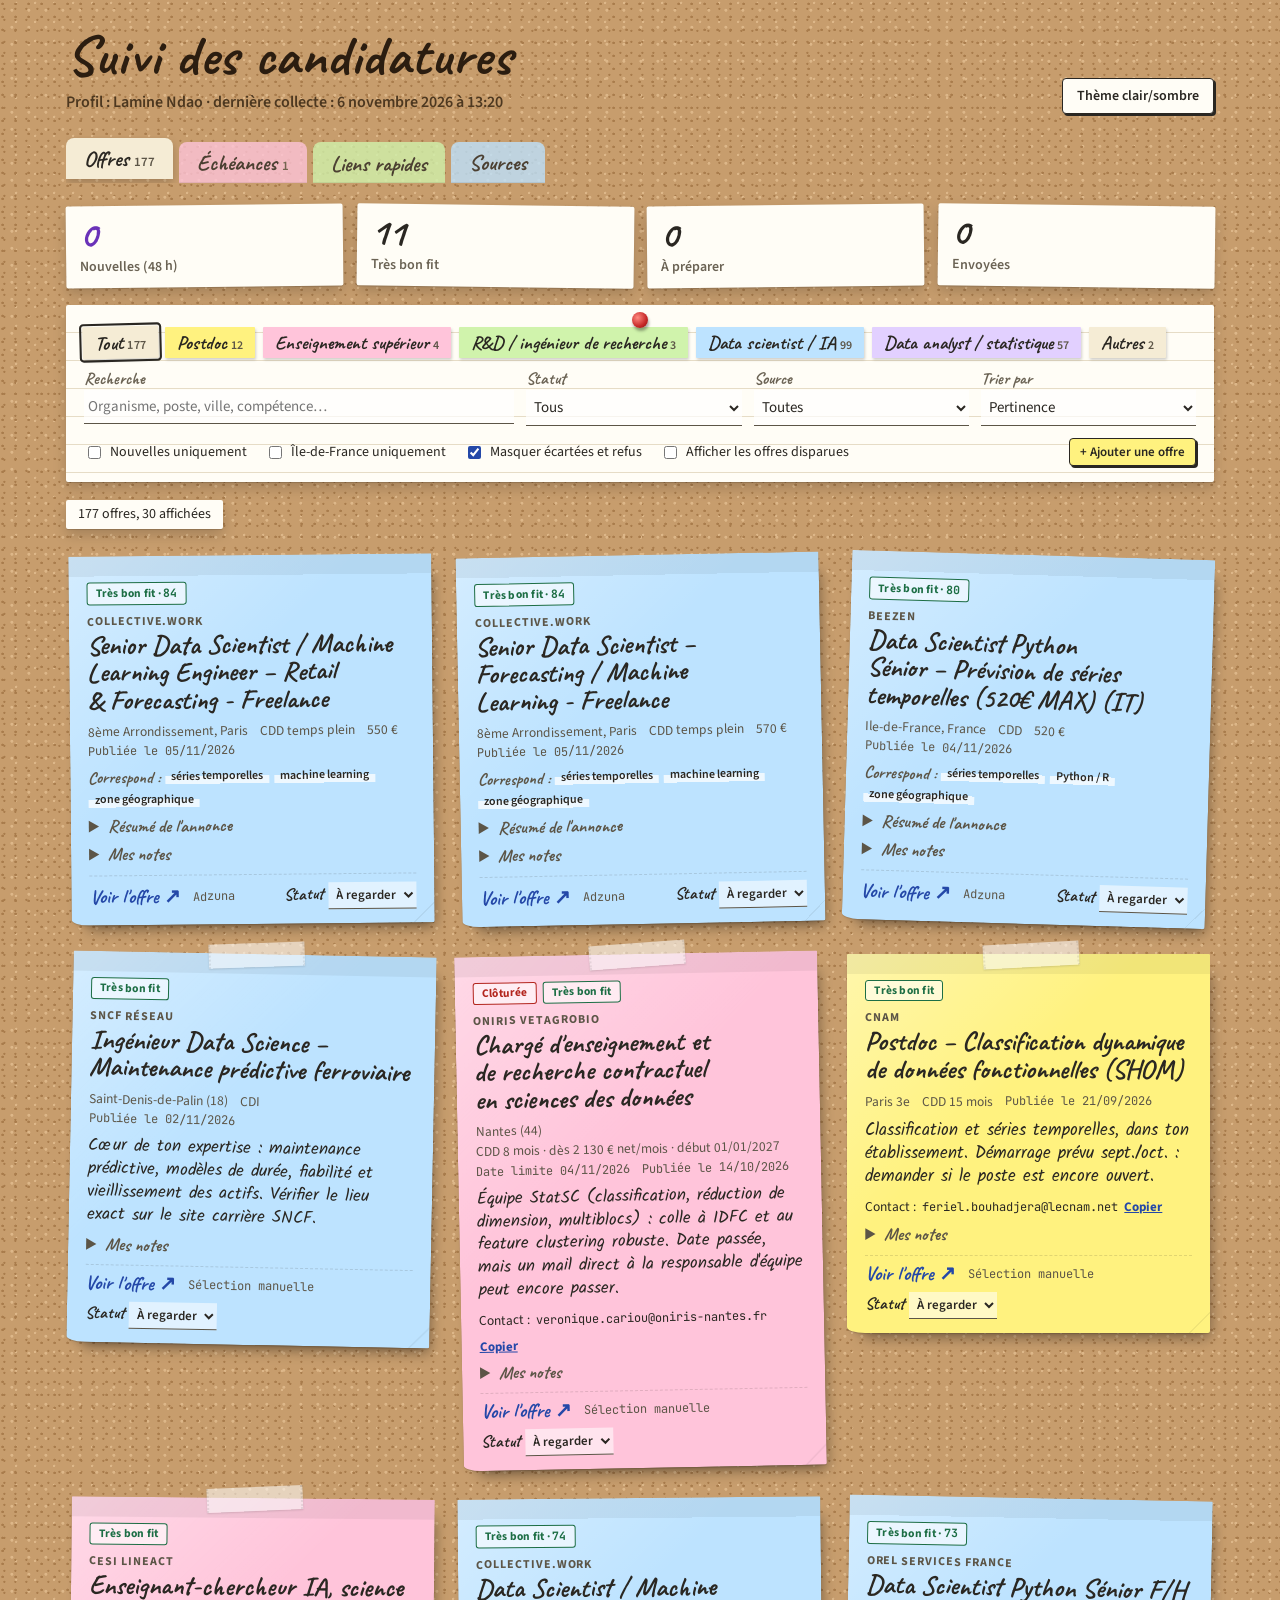
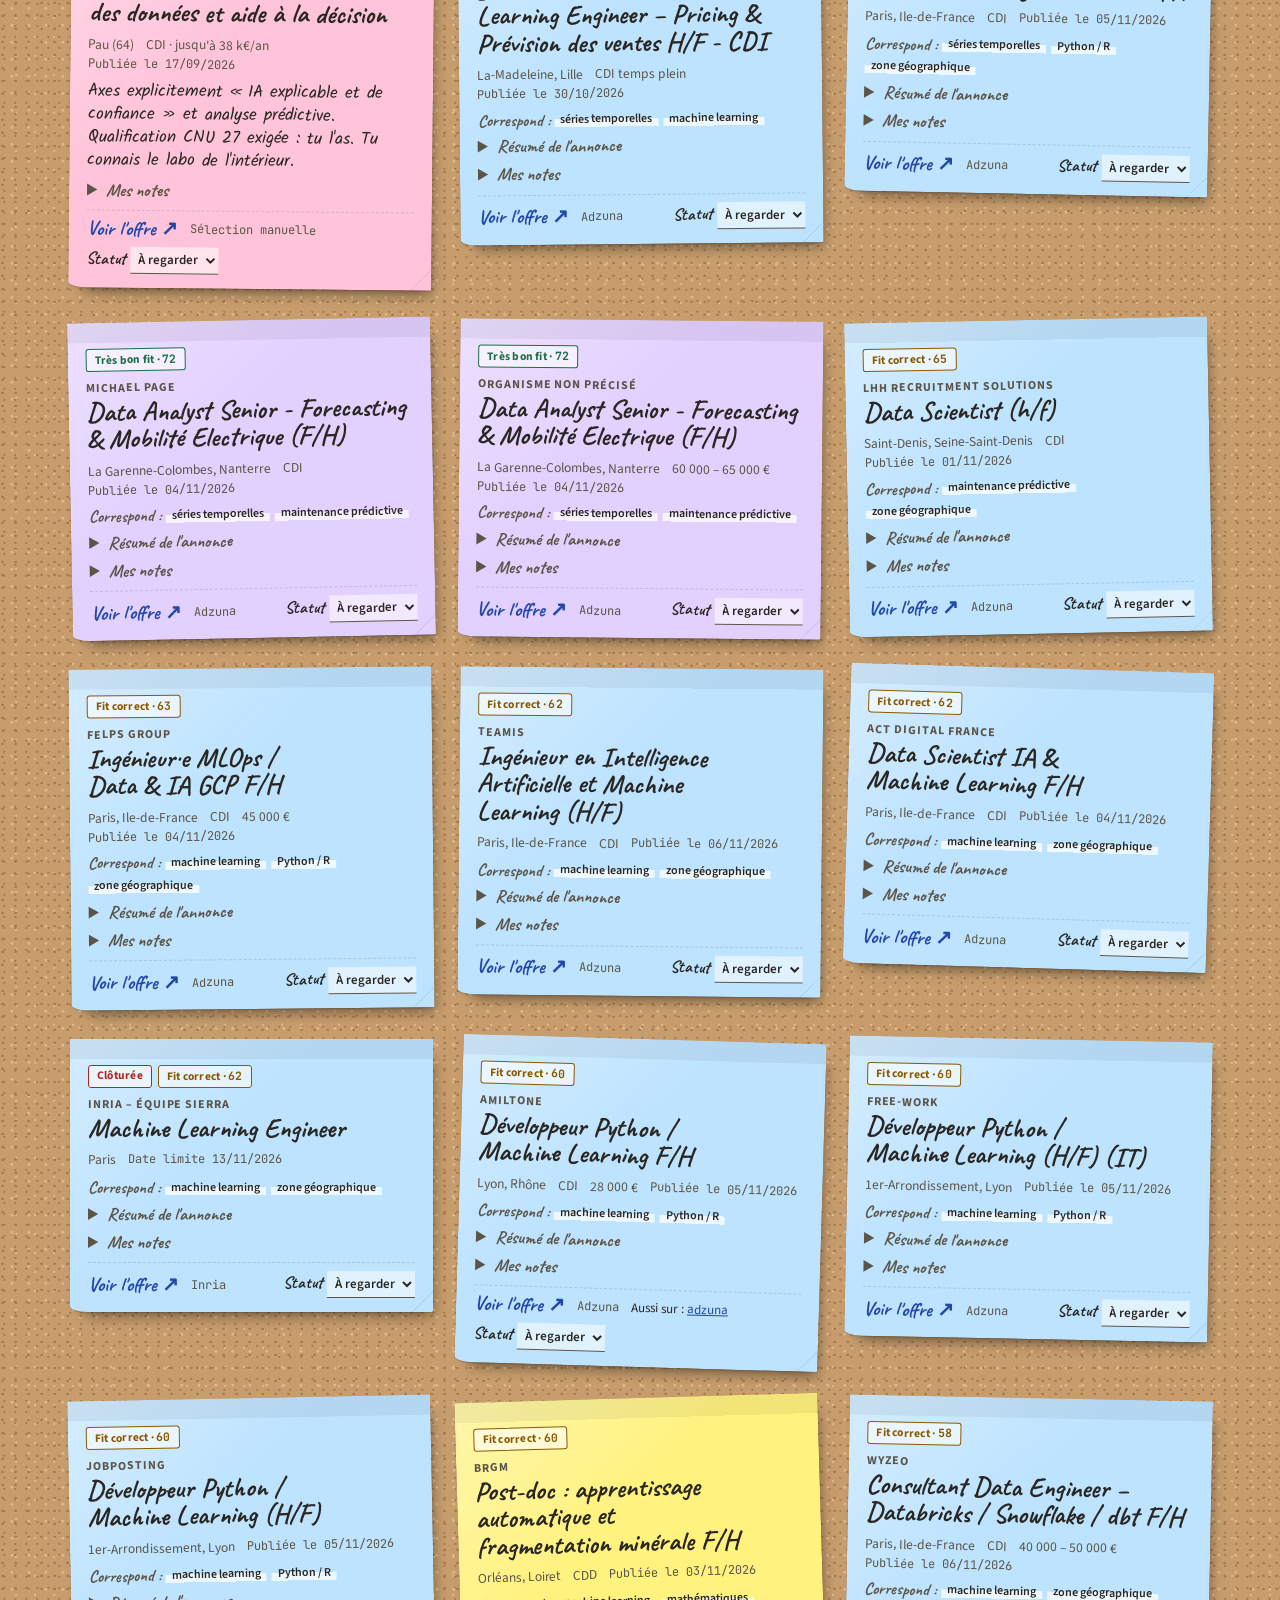
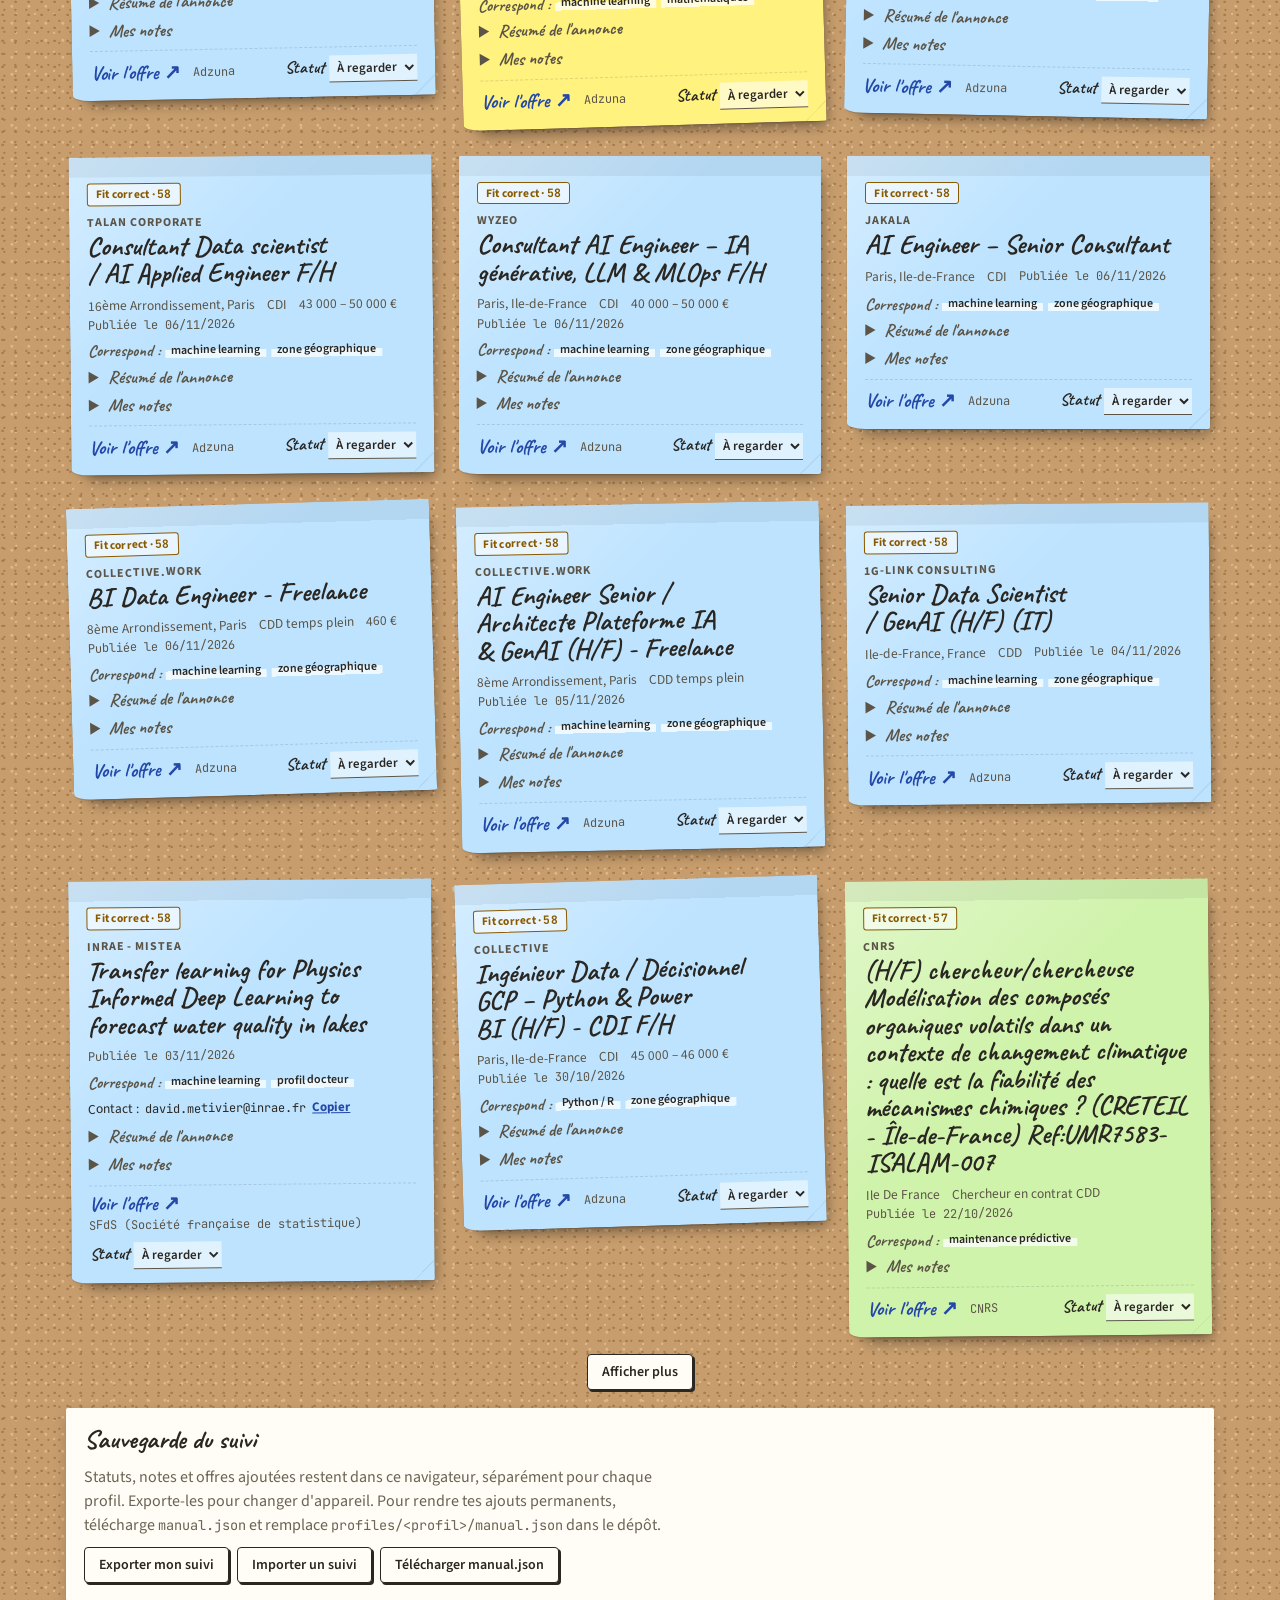
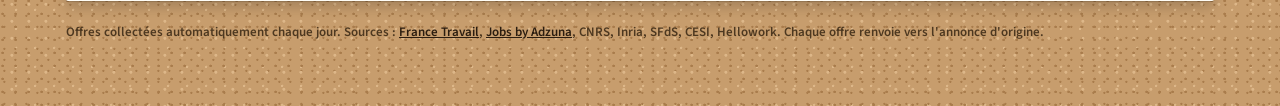
==== commit 1534c88d: "Bouton copier le favori" ====
--- a/index.html
+++ b/index.html
@@ -80,7 +80,13 @@
 
     <!-- LIENS -->
     <section id="panel-liens" class="panel" role="tabpanel" aria-labelledby="tab-liens" hidden>
-      <p class="intro">Sites que le radar ne peut pas lire automatiquement : à consulter à la main ou via leurs alertes e-mail.</p>
+      <section class="sheet bookmarklet">
+        <h2>Bouton « Ajouter au radar »</h2>
+        <p>Glisse ce bouton dans la barre de favoris de ton navigateur. Sur n'importe quelle page d'offre (LinkedIn, site d'une école, page d'un labo…), un clic ouvre le radar avec le formulaire déjà rempli : titre, lien et, si tu en as sélectionné un, le passage de texte.</p>
+        <p class="row"><a class="btn primary" id="bookmarklet" href="#" draggable="true">＋ Radar</a><span class="hint">← à faire glisser dans la barre de favoris (ne pas cliquer ici)</span></p>
+        <p>Si le glisser-déposer ne marche pas : <button class="btn small" id="btn-bm-copy" type="button">Copier le code du favori</button>, crée un nouveau favori et colle ce code à la place de son adresse (URL).</p>
+      </section>
+      <p class="intro">Sites que le radar ne peut pas lire automatiquement : à consulter à la main, ou à brancher via leurs alertes e-mail.</p>
       <div class="link-groups" id="liens"></div>
     </section>
 
--- a/styles.css
+++ b/styles.css
@@ -252,6 +252,10 @@
 .timeline li.past { opacity: .55; }
 
 /* ------------------------------------------------------------------ liens rapides */
+.bookmarklet { padding: 18px 20px; border-radius: 2px; display: flex; flex-direction: column; gap: 8px; max-width: 760px; transform: rotate(-.4deg); }
+.bookmarklet p { margin: 0; color: var(--sheet-muted); }
+.bookmarklet .btn { font: 700 22px/1 var(--f-hand); cursor: grab; }
+.bookmarklet .hint { font: 700 18px/1 var(--f-hand); color: var(--sheet-muted); }
 .link-groups { display: grid; grid-template-columns: repeat(auto-fill, minmax(300px, 1fr)); gap: 22px; align-items: start; }
 .link-group {
   padding: 18px 18px 14px; border-radius: 2px; min-width: 0;
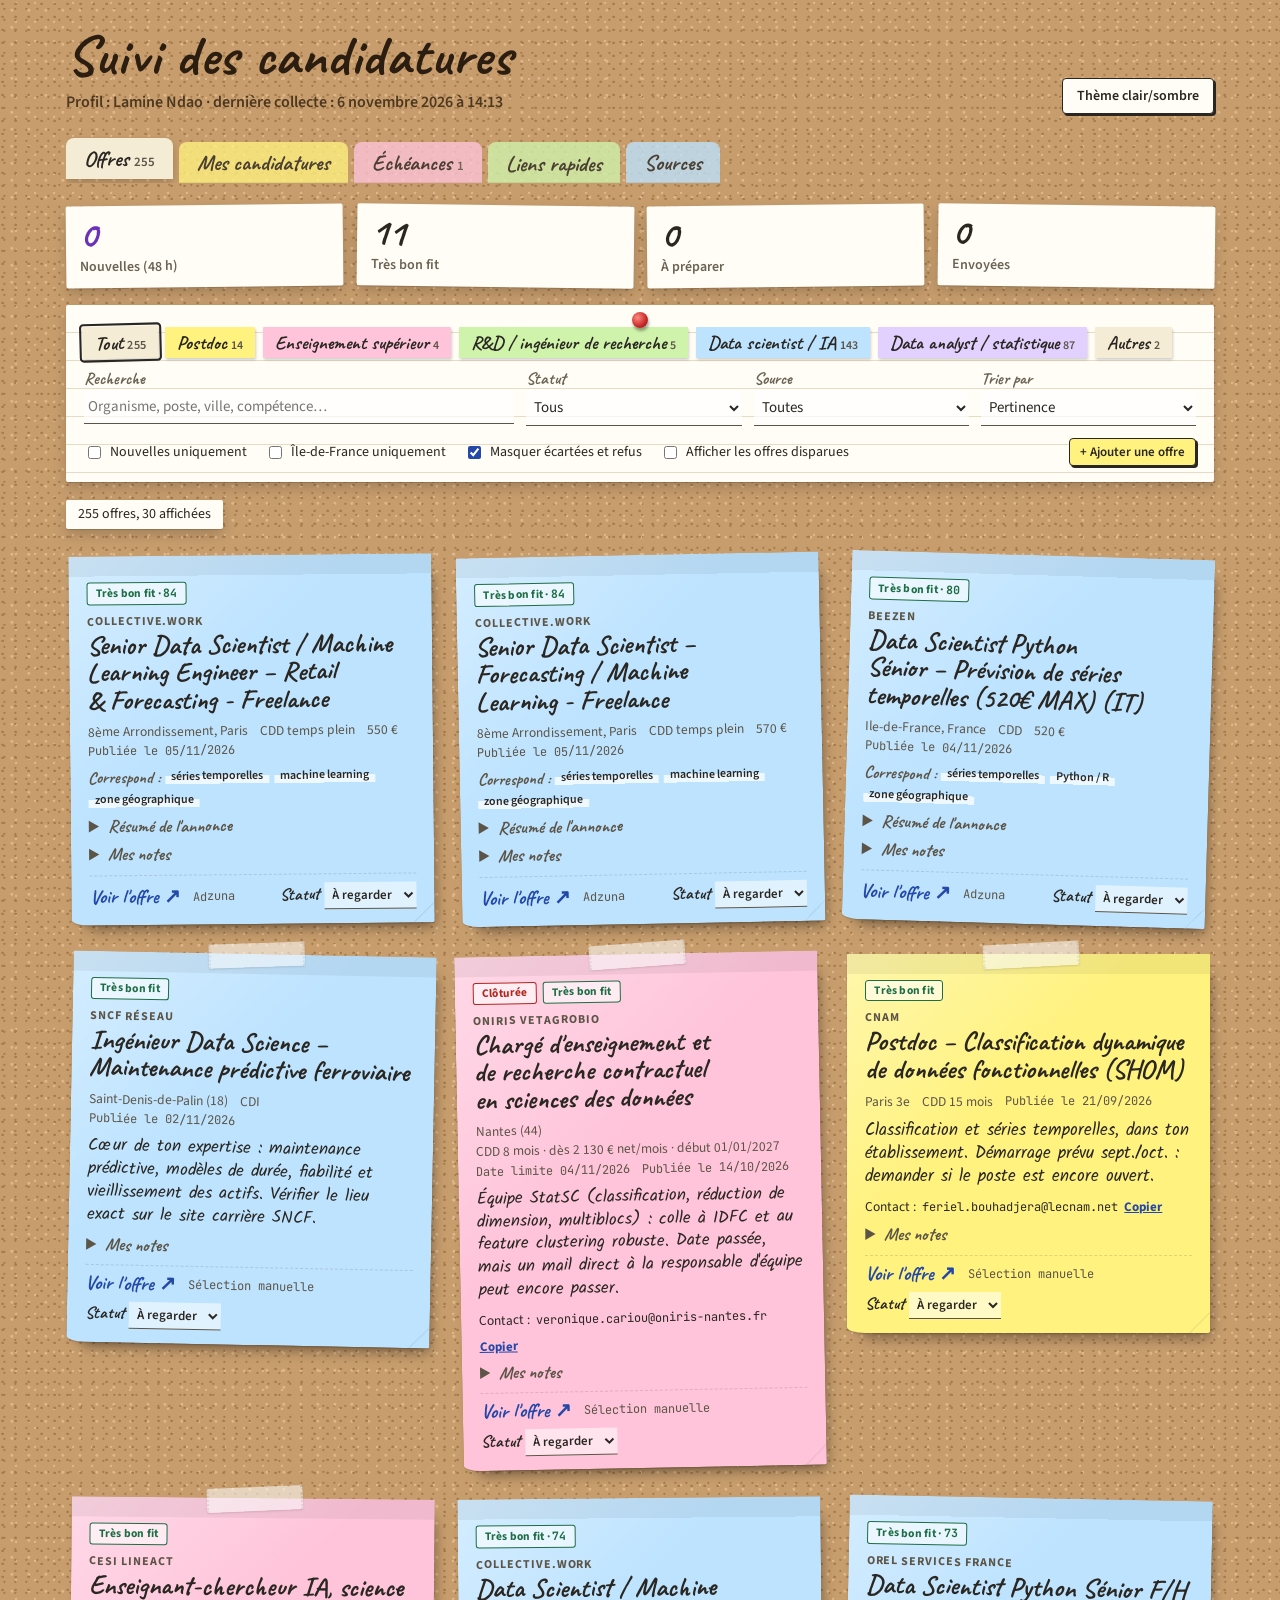
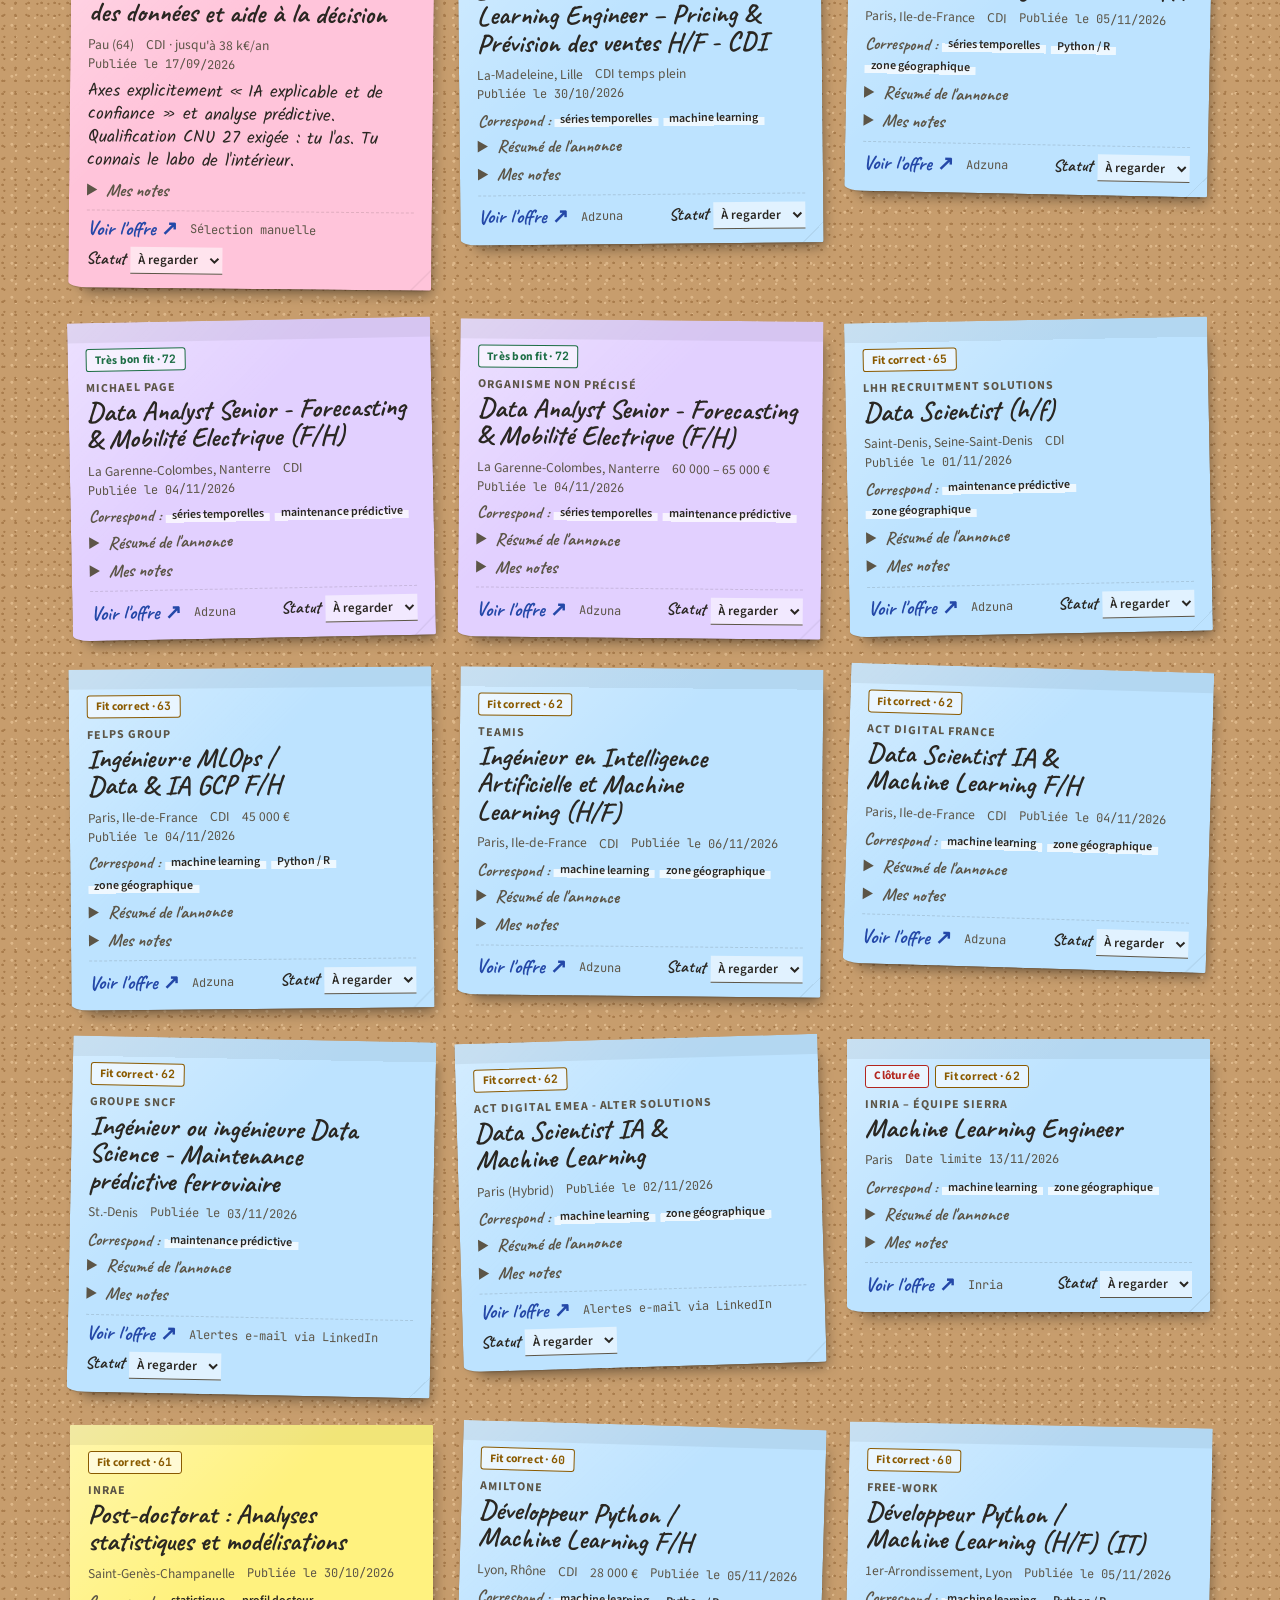
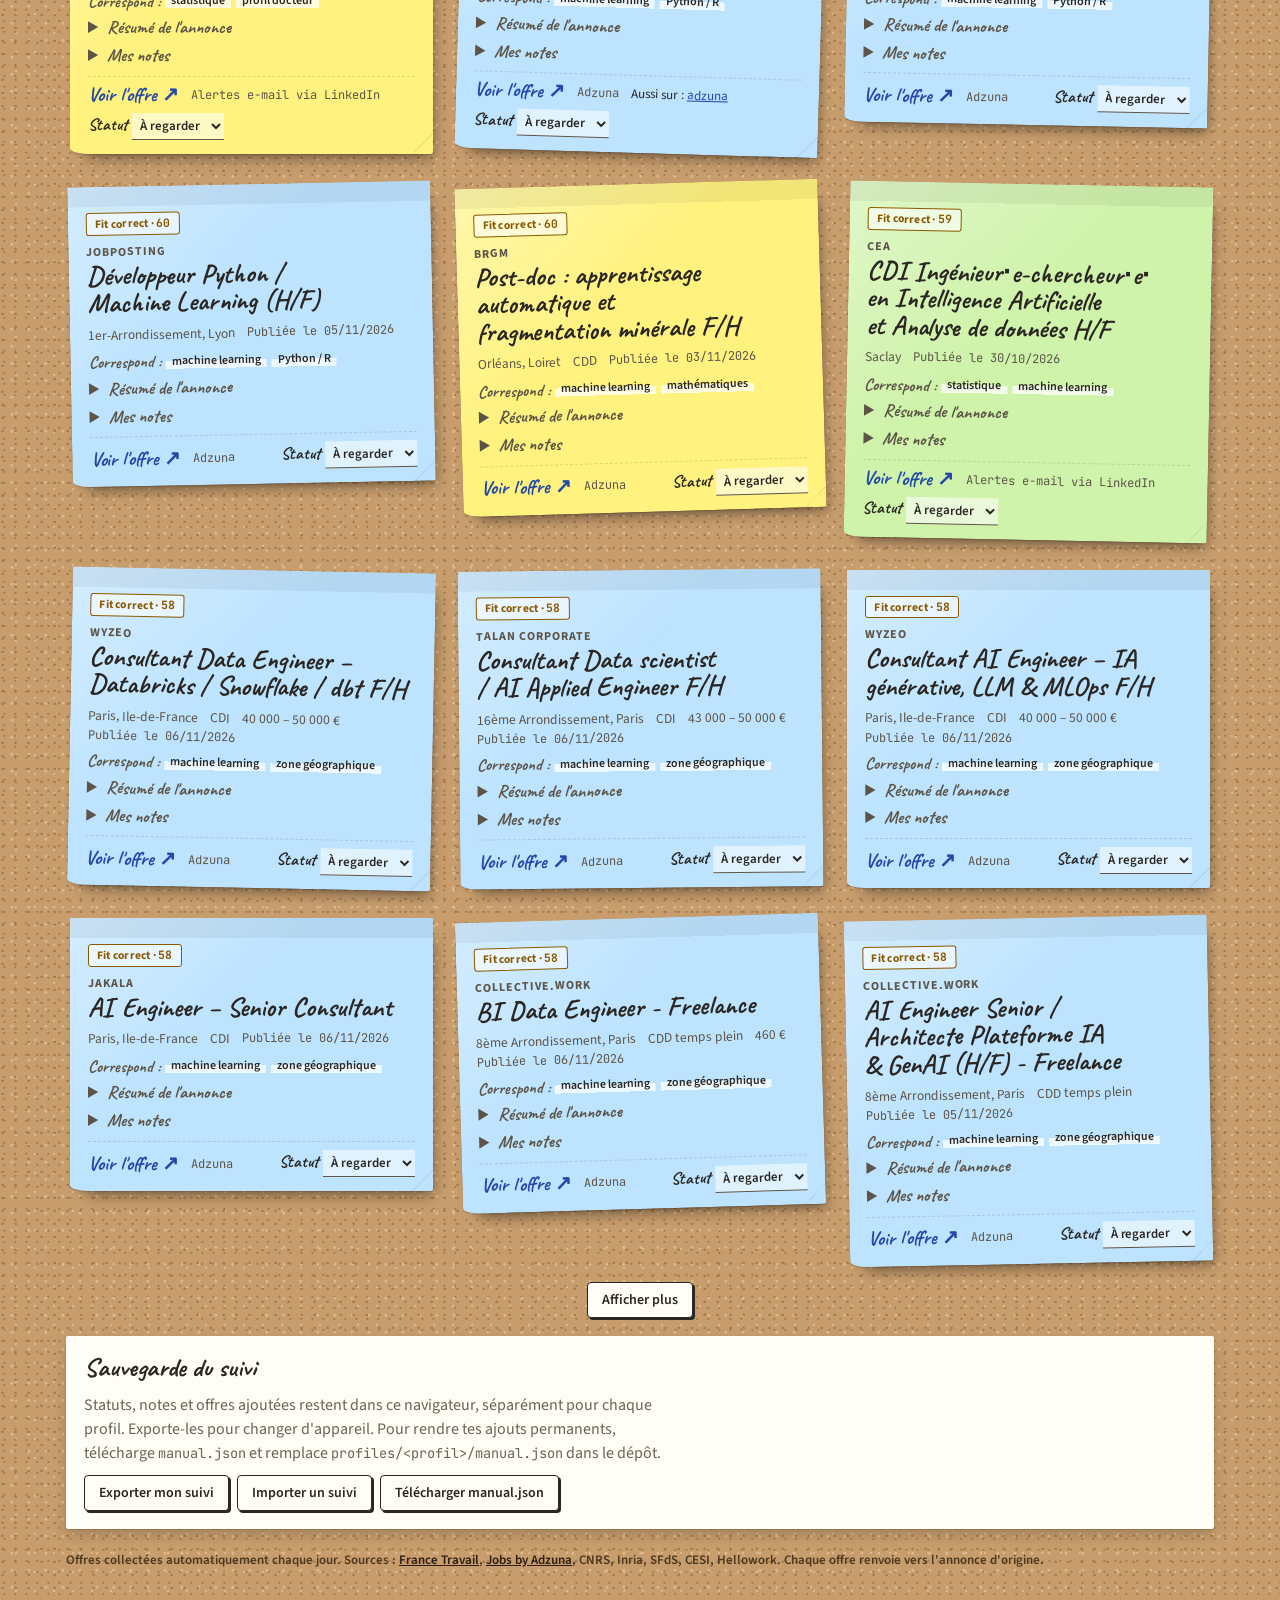
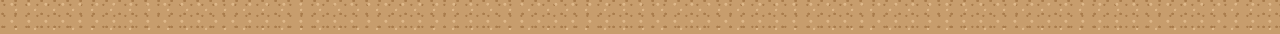
==== commit 0901ceeb: "Tableau Mes candidatures" ====
--- a/index.html
+++ b/index.html
@@ -24,6 +24,7 @@
 
     <nav class="tabs" role="tablist" aria-label="Sections">
       <button role="tab" class="tab" id="tab-offres" data-tab="offres" aria-selected="true">Offres <small id="n-offres"></small></button>
+      <button role="tab" class="tab" id="tab-candidatures" data-tab="candidatures" aria-selected="false">Mes candidatures <small id="n-candidatures"></small></button>
       <button role="tab" class="tab" id="tab-echeances" data-tab="echeances" aria-selected="false">Échéances <small id="n-echeances"></small></button>
       <button role="tab" class="tab" id="tab-liens" data-tab="liens" aria-selected="false">Liens rapides</button>
       <button role="tab" class="tab" id="tab-sources" data-tab="sources" aria-selected="false">Sources <small id="n-sources"></small></button>
@@ -70,6 +71,12 @@
           <button class="btn" id="btn-manual" type="button">Télécharger manual.json</button>
         </div>
       </section>
+    </section>
+
+    <!-- MES CANDIDATURES -->
+    <section id="panel-candidatures" class="panel" role="tabpanel" aria-labelledby="tab-candidatures" hidden>
+      <p class="intro">Fais glisser un post-it d'une colonne à l'autre (ou utilise les flèches ‹ ›). Une candidature envoyée depuis plus de 14 jours affiche « Relancer ? ».</p>
+      <div class="board-wrap"><div class="board" id="board"></div></div>
     </section>
 
     <!-- ÉCHÉANCES -->
--- a/styles.css
+++ b/styles.css
@@ -87,9 +87,10 @@
   padding: 10px 18px 8px; border-radius: 8px 8px 0 0; background: var(--pi-sand); opacity: .78;
   box-shadow: 0 -1px 0 rgba(0,0,0,.08) inset; filter: brightness(var(--paper-dim));
 }
-.tab:nth-child(2) { background: var(--pi-pink); }
-.tab:nth-child(3) { background: var(--pi-green); }
-.tab:nth-child(4) { background: var(--pi-blue); }
+.tab:nth-child(2) { background: var(--pi-yellow); }
+.tab:nth-child(3) { background: var(--pi-pink); }
+.tab:nth-child(4) { background: var(--pi-green); }
+.tab:nth-child(5) { background: var(--pi-blue); }
 .tab[aria-selected="true"] { opacity: 1; transform: translateY(-4px); box-shadow: 0 4px 10px rgba(0,0,0,.2); }
 .tab small { font: 600 13px var(--f-body); color: var(--ink-soft); }
 .panel { display: flex; flex-direction: column; gap: 18px; }
@@ -195,8 +196,9 @@
 .stamp.st-1 { color: #1f47a8; }
 .stamp.st-2 { color: #15703f; }
 .stamp.st-3 { color: #6a2fb8; }
-.stamp.st-4 { color: #b3261e; }
-.stamp.st-5 { color: #5c5547; }
+.stamp.st-4 { color: #a46a00; }
+.stamp.st-5 { color: #b3261e; }
+.stamp.st-6 { color: #5c5547; }
 
 .head { min-width: 0; display: flex; flex-direction: column; gap: 2px; }
 .org { font: 700 12px var(--f-body); text-transform: uppercase; letter-spacing: .08em; color: var(--ink-soft); overflow-wrap: anywhere; padding-right: 4px; }
@@ -239,6 +241,38 @@
 .foot .right { display: flex; flex-wrap: wrap; align-items: center; gap: 6px; font: 700 17px/1 var(--f-hand); }
 .foot select { width: auto; padding: 3px 4px; font: 600 13px var(--f-body); background: rgba(255,255,255,.55); }
 
+/* ------------------------------------------------------------------ mes candidatures : colonnes tracées à la craie */
+.board-wrap { overflow-x: auto; padding-bottom: 8px; }
+.board { display: grid; grid-template-columns: repeat(5, minmax(196px, 1fr)); gap: 14px; min-width: 1036px; align-items: start; }
+.lane {
+  border: 2px dashed rgba(255, 255, 255, .45); border-radius: 6px; padding: 10px 10px 14px; min-height: 260px;
+  background: rgba(0, 0, 0, .06); transition: background .15s;
+}
+.lane.over { background: rgba(255, 255, 255, .18); border-color: var(--chrome-ink); }
+.lane h2 { color: var(--chrome-ink); font-size: 28px; margin: 0 2px 10px; display: flex; align-items: baseline; gap: 8px; }
+.lane h2 small { font: 700 14px var(--f-body); color: var(--chrome-muted); }
+.lane-body { display: flex; flex-direction: column; gap: 14px; }
+.lane-empty { margin: 8px 4px; font: 700 19px/1.2 var(--f-hand); color: var(--chrome-muted); }
+.mini {
+  --paper: var(--pi-sand); position: relative; color: var(--ink); padding: 18px 12px 8px; cursor: grab;
+  display: flex; flex-direction: column; gap: 4px; filter: brightness(var(--paper-dim));
+  background: linear-gradient(to bottom, rgba(0,0,0,.05) 0 14px, transparent 14px), var(--paper);
+  box-shadow: 0 1px 1px rgba(0,0,0,.12), 6px 9px 10px -6px rgba(0,0,0,.4);
+  transform: rotate(-.8deg);
+}
+.mini:nth-child(2n) { transform: rotate(.9deg); }
+.mini.dragging { opacity: .45; }
+.mini.cat-postdoc { --paper: var(--pi-yellow); } .mini.cat-ens_sup { --paper: var(--pi-pink); } .mini.cat-ens_sec { --paper: var(--pi-orange); }
+.mini.cat-rd { --paper: var(--pi-green); } .mini.cat-ds { --paper: var(--pi-blue); } .mini.cat-da { --paper: var(--pi-violet); }
+.mini .org { font-size: 10.5px; }
+.mini h3 { margin: 0; font: 700 21px/1.02 var(--f-hand); overflow-wrap: anywhere; }
+.mini-meta { display: flex; flex-wrap: wrap; gap: 4px 8px; align-items: center; font-size: 12px; color: var(--ink-soft); }
+.mini-notes { margin: 2px 0 0; font: 14px/1.3 var(--f-note); color: var(--ink-soft); }
+.mini-foot { display: flex; justify-content: space-between; align-items: center; margin-top: 4px; padding-top: 4px; border-top: 1.5px dashed var(--ink-faint); }
+.mini-foot a { font: 700 17px/1 var(--f-hand); color: var(--accent); text-decoration: none; }
+.arrow { background: rgba(255,255,255,.5); border: 1.5px solid var(--ink); color: var(--ink); border-radius: 50%; width: 26px; height: 26px; font: 700 16px/1 var(--f-body); cursor: pointer; }
+.arrow:disabled { opacity: .25; cursor: default; }
+
 /* ------------------------------------------------------------------ échéances = fiches agrafées */
 .timeline { list-style: none; margin: 0; padding: 0; display: grid; grid-template-columns: repeat(auto-fill, minmax(300px, 1fr)); gap: 22px; }
 .timeline li { position: relative; padding: 22px 18px 16px; border-radius: 2px; display: flex; flex-direction: column; gap: 6px; transform: rotate(-.5deg); }
